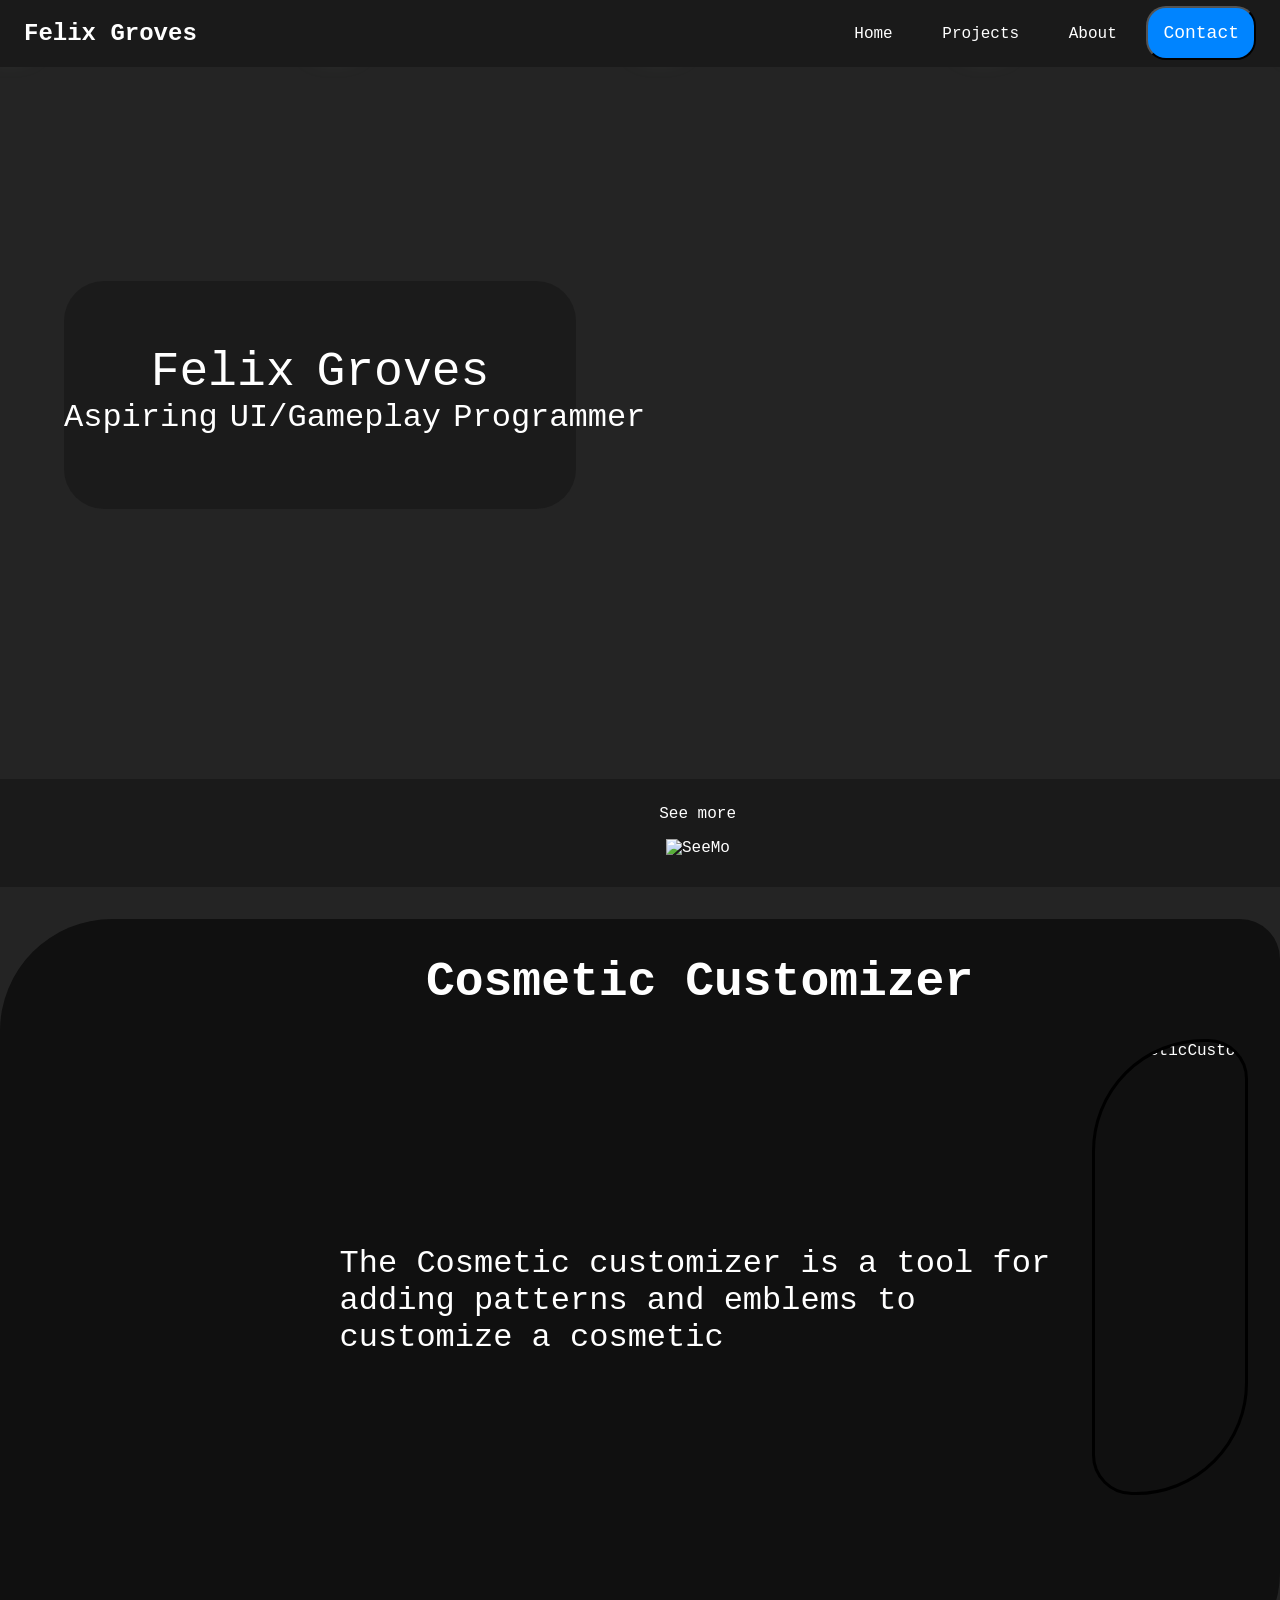
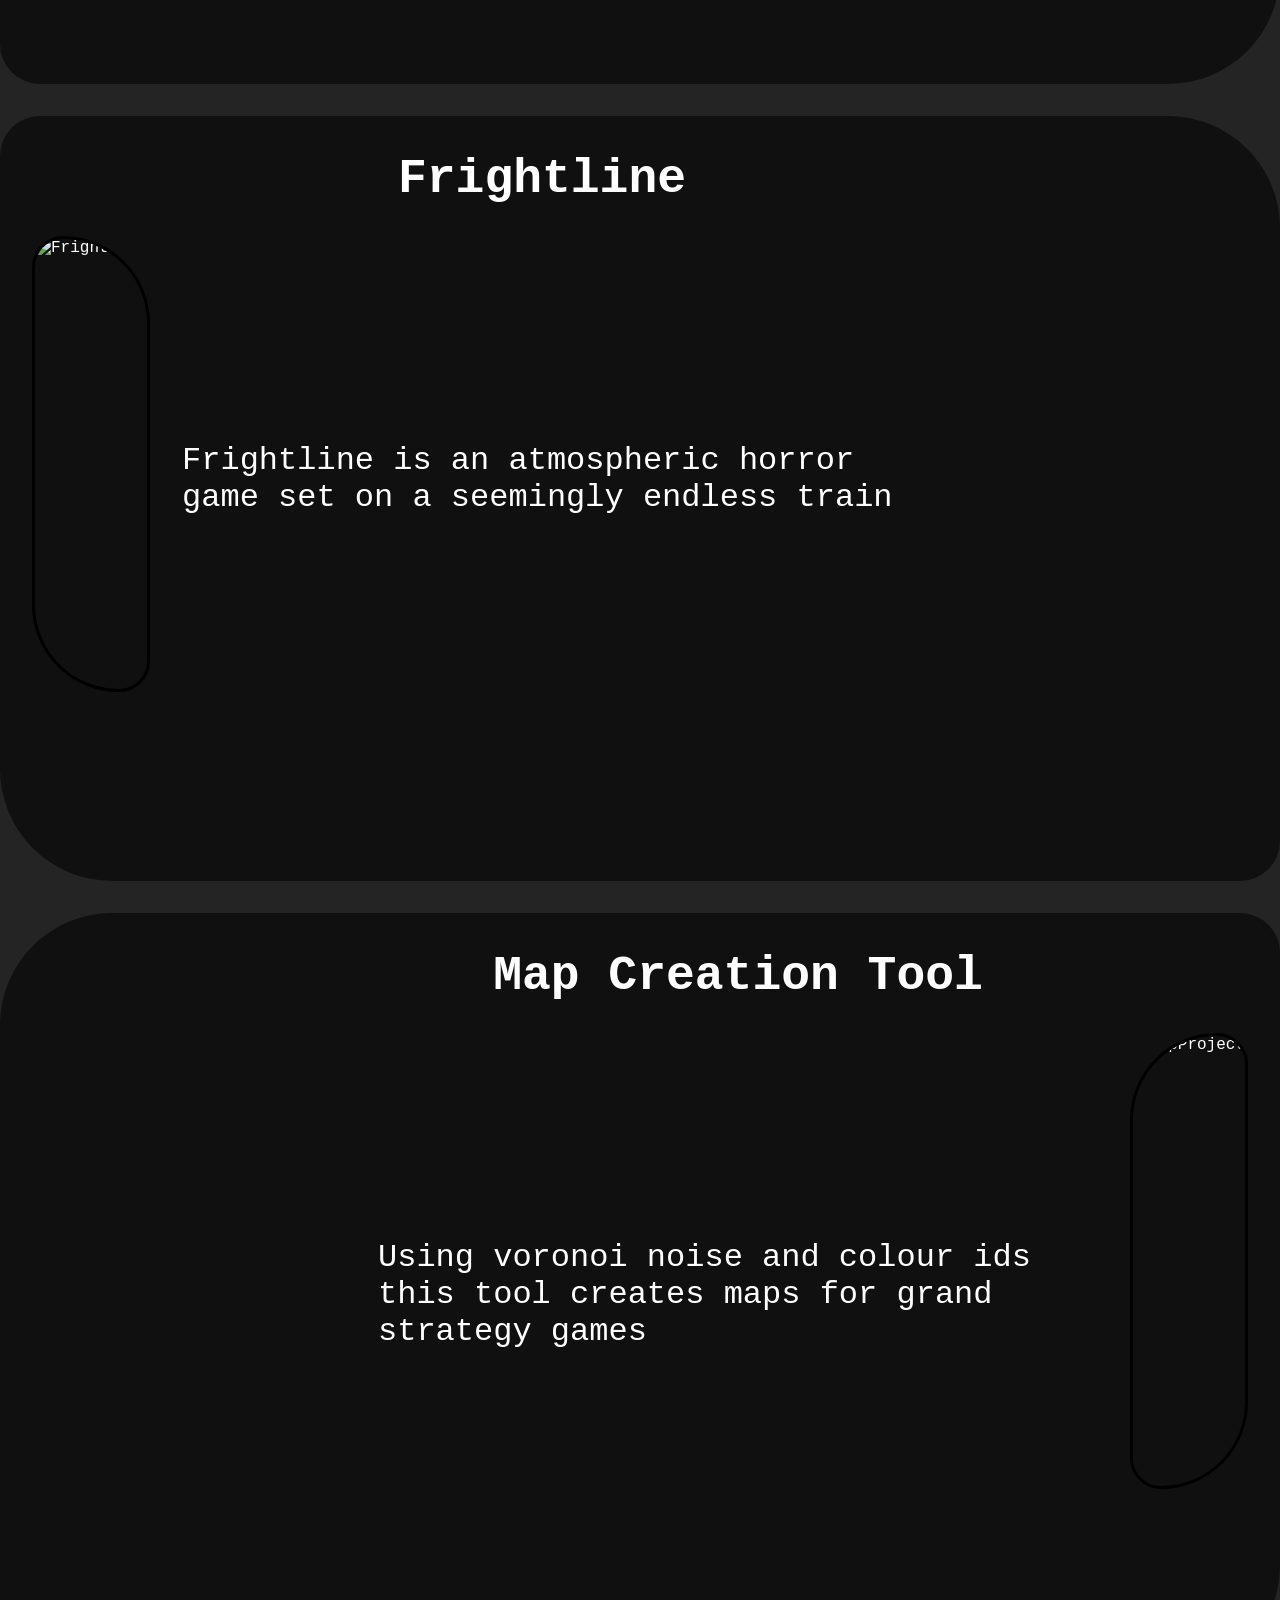
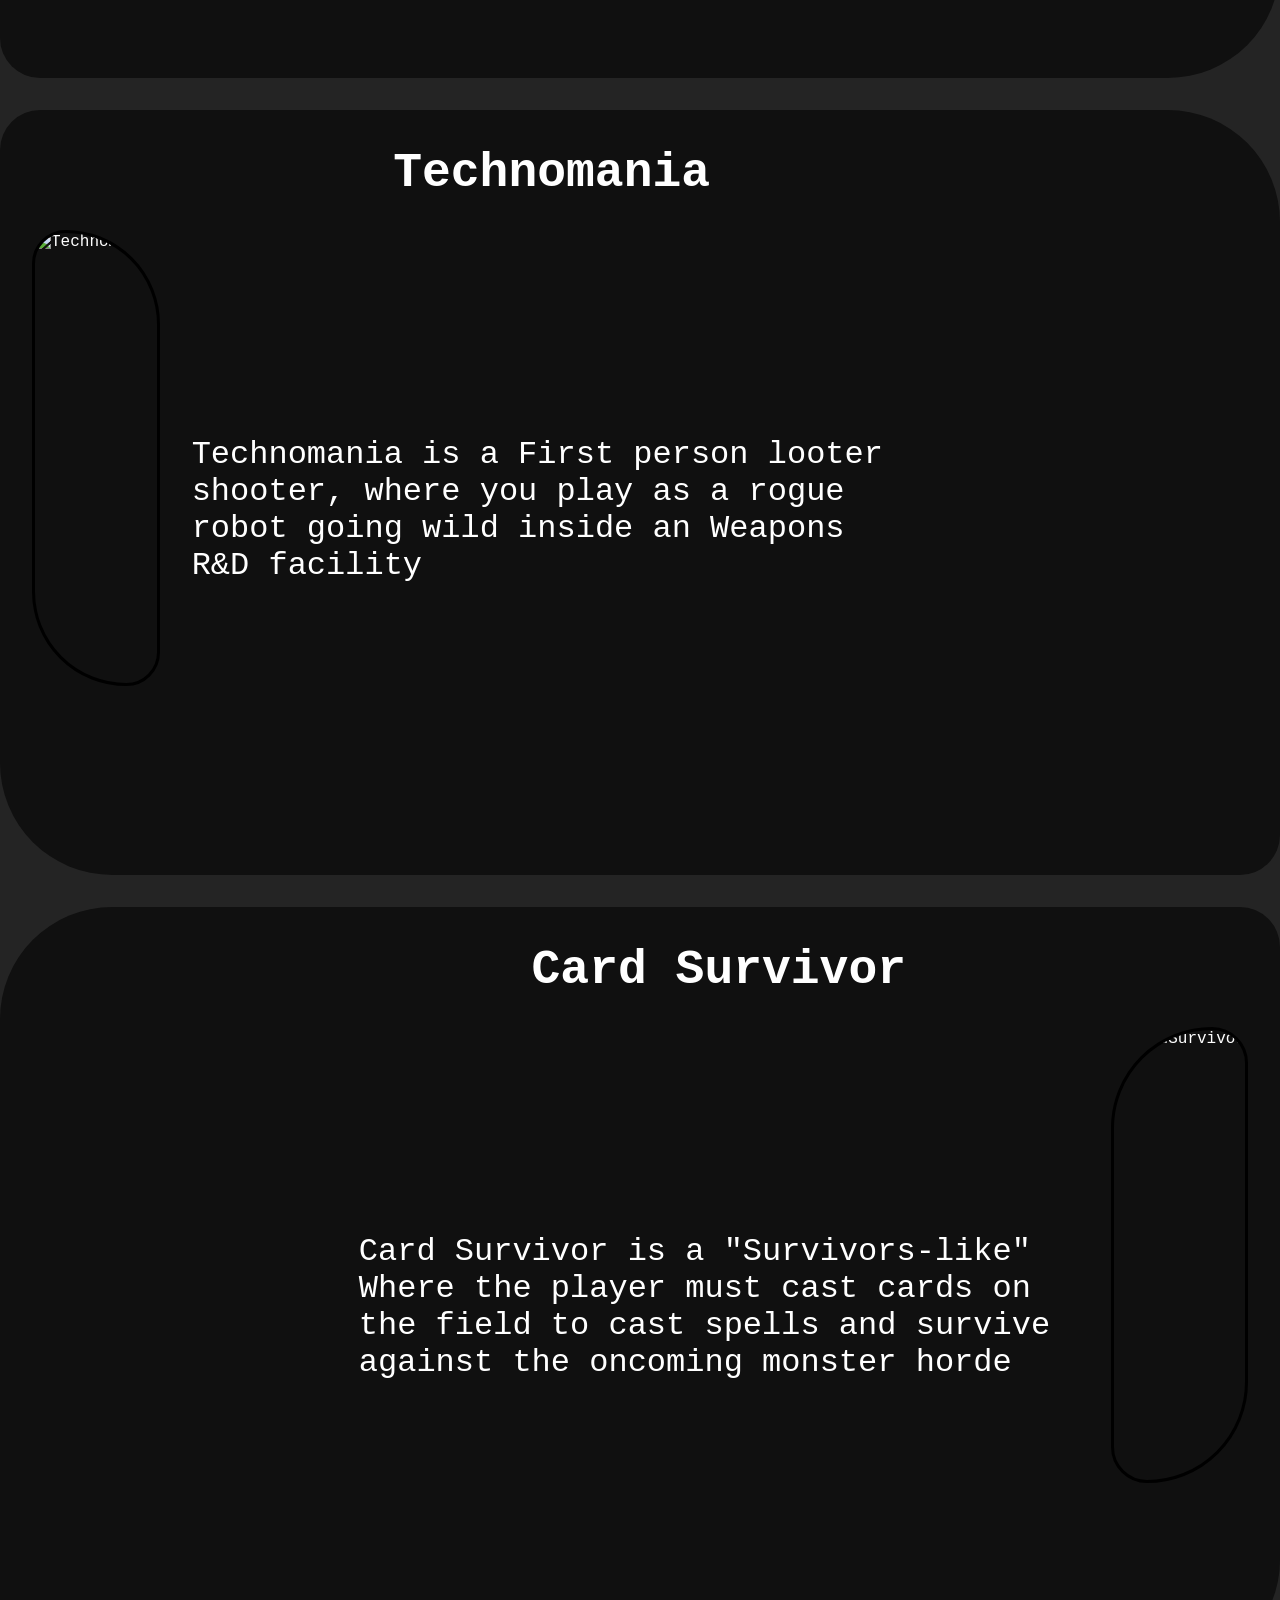
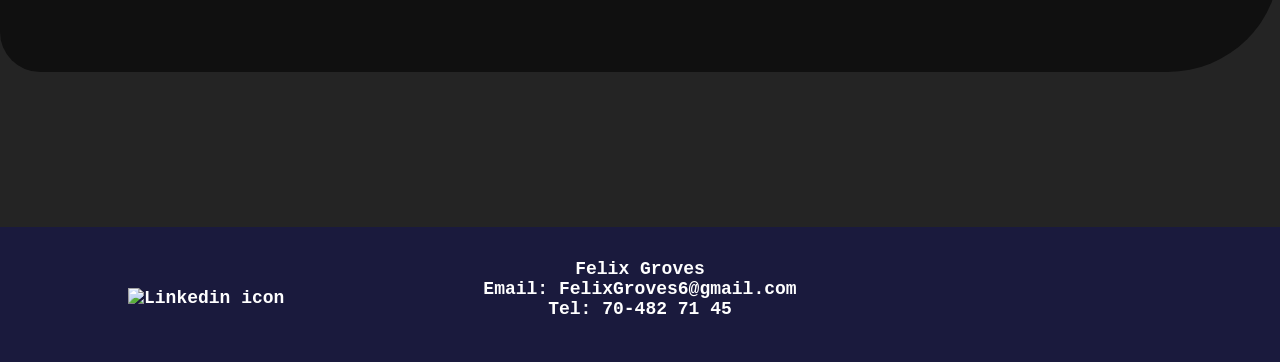
==== index.html @ 5e2afdd4 "Added projects page and contact info button" ====
<!DOCTYPE html>
<html lang="en">
<head>
    <meta charset="UTF-8">
    <meta name="viewport" content="width=device-width, initial-scale=1.0">
    <title>Felix Groves Portfolio</title>

    <link href="https://fonts.googleapis.com/icon?family=Material+Icons"
      rel="stylesheet">
<link rel="stylesheet" href="css/GLOBAlstyle.css">
<link rel="stylesheet" href="css/HOMEstyle.css">
</head>
<body>
        <nav class="navigation">
            <div class="nav-left">
                <h1>Felix Groves</h1>
            </div>
            <div class="nav-right">
                <ul>
                <li><a href="index.html">Home</a></li>
                <li><a href="projectsPage.html">Projects</a></li>
                <li><a href="aboutme.html">About</a></li>
                <button class="contact" popovertarget="contactPopup">Contact</button>
            </ul>
            </div>
            <div id="contactPopup" popover>
                <div class="innerBorder">
                    <h2 id="ContactInfo"><strong>Contact Information</strong></h2>
                    <p><a href="mailto:FelixGroves6@gmail.com"><strong>Email:</strong> FelixGroves6@gmail.com</a></p>
                    <p><a href="tel:+46-70-482-71-45"><strong>Phone:</strong> 70-482 71 45</a></p>
                </div>
            </div>

        </nav>
    


    <section class="Intro">
        <div class="titleName">
            <p1>Felix Groves</p1>
            <br/>
            <p4>Aspiring UI/Gameplay Programmer </p4>
        </div>
        <img src="Images/Selfportrait.png" alt="profilePic" class="profilePic">
        <div class="IntroShutoff"></div>

        <!-- First set of images-->
         <div class="infinite-track">
        <img src="Images/CustomizerSnap.png" alt="1" >
        <img src="Images/FrightLineSnap.png"    alt="2" >
        <img src="Images/TechnomaniaSnap.png" alt="3" >
        <img src="Images/CardSurvivorSNAP.png"   alt="4" >
        <!-- duplicate set for seamless looping-->
        <img src="Images/CustomizerSnap.png" alt="1" >
        <img src="Images/FrightLineSnap.png"    alt="2" >
        <img src="Images/TechnomaniaSnap.png"           alt="3" >
        <img src="Images/CardSurvivorSNAP.png"   alt="4" >
        </div>

        <div class="SeeMore">

            <a href="#ProjectPreview" class="scroll-down"> 
                See more 
                <div><img src="Images/SeeMoreArrow.png" alt="SeeMoreArrow" class="arrow" ></div>
            </a>
        </div>

    </section>  
    <section id="ProjectPreview">
        <div class="CosmeticCustom">
            <img src="Images/CustomizerSnap.png" alt="CosmeticCustom" class="CosmeticCustom-Cover">
            <div class="articleDesc">
                <h2>Cosmetic Customizer</h2>
                <p2>The Cosmetic customizer is a tool for adding patterns and emblems to customize a cosmetic
                </p2>
            </div>
        </div>
         <div class="Frightline">
             <img src="Images/Frightline.png" alt="Frightline" class="Frightline-Cover">
             <div class="articleDesc">
                 <h2>Frightline</h2>
                 <p2>Frightline is an atmospheric horror game set on a seemingly endless train</p2>
             </div>
        </div>
        <div class="MapProject">
            <img src="Images/MapProjectSNAP.png" alt="MapProject" class="MapProject-Cover">
            <div class="articleDesc">
                <h2>Map Creation Tool</h2>
                <p2>Using voronoi noise and colour ids this tool creates maps for grand strategy games</p2>
            </div>
        </div>
        <div class="Technomania"> 
            <img src="Images/Technomania-Cover.png" alt="Technomania" class="Technomania-Cover">
            <div class="articleDesc">
                <h2>Technomania</h2>
                <p2>Technomania is a First person looter shooter, where you play as a rogue robot going wild inside an Weapons R&D facility</p2>
            </div>
        </div>
        </div>
        <div class="CardSurvivor"> 
            <img src="Images/CardSurvivorSNAP.png" alt="CardSurvivor" class="CardSurvivor-Cover">
            <div class="articleDesc">
                <h2>Card Survivor</h2>
                <p2>Card Survivor is a "Survivors-like" Where the player must cast cards on the field to cast spells and survive against the oncoming monster horde</p2>
            </div>
        </div>
    </section>
    <footer>
        <div>
            <h1>Felix Groves</p1> <br>
            <p1><a href="mailto:FelixGroves6@gmail.com">Email: FelixGroves6@gmail.com</a></p1><br>
            <p1><a href="tel:+46-70-482-71-45">Tel: 70-482 71 45</a></p1><br>
            <a href="https://www.linkedin.com/in/felix-groves/" target="_blank" class="Linkedin">
            <img id="linkedin" src="https://upload.wikimedia.org/wikipedia/commons/c/ca/LinkedIn_logo_initials.png" alt="Linkedin icon" id="LinkedinImg"/>
            </a>
        </div>
    </footer>
    <a href="#" class="back2top">
        <span class="material-icons">arrow_upward</span>

    </a>
</body>
</html>
---- css/GLOBAlstyle.css ----
html{
    scroll-behavior:  smooth;
}
body{
    background: rgb(36, 36, 36);
    color: white;
    font-family: 'Courier New', Courier, monospace;
    margin: 0;
    padding: 0;
    overflow-x: hidden ;
}
.navigation {
    position: sticky;
    background-color: rgb(26,26,26);
    display: grid;
    grid-template-columns: auto 1fr auto;
    align-items: center;
    top: 0;
    padding-right: 1.5rem;
    padding-left: 1.5rem;
    z-index: 15;
}
.nav-left {
    display: flex;
    gap: 1.5rem;
    align-items: center;
}
.nav-right {
    display: flex;
    gap: 1.5rem;
    grid-column: 3;
    align-items: center;
}
.nav-right li,a{
    color: white;
    text-decoration: none;
}
h1 {
    color: white;
}
header{
    background-color: rgb(26, 26, 26);
    padding: 20px;
    display: flex;
    justify-content: space-between;
    
}
ul{
    margin: 0;
    padding: 0;
    list-style-type: none;
}
li{
    display: inline-block;
    margin: 0 20px 0;
}
.contact{
    background: rgb(0, 132, 255);
    color: white;
    padding: 15px;
    border-radius: 20px;
    font-size: large;
    font-family: 'Courier New', Courier, monospace;
}
[popover]{
    border: 1px solid black;
    padding: 1.5rem;
    border-radius: 8px;
    box-shadow: 0 10px 25px rgba(0,0,0,0.1);

    margin-right: 0%;
    margin-top: 4.25%;

    background-color: rgb(39, 36, 36);
}
.innerBorder{
    background-color: rgb(61, 65, 65);
    padding: 1.5rem;
    border-radius: 8px;
}
#ContactInfo{
    font-size: large;
    color: aliceblue;
}
[popover]::backdrop {
    background-color: rgba(0, 0, 0, 0.3);
}
---- css/HOMEstyle.css ----
section{
    display: flex;
    flex-direction: row;
}
.Intro{
    position: relative;
    width: 100%;
    height: calc(100vh - 80px);
    overflow: hidden;
    display: flex;
    align-items: center;
    
}
.titleName{
    position: absolute;
    top: 40%;
    left: 25%;
    padding-top: 4rem;
    transform: translate(-50%,-50%);
    z-index: 10;
    width: 40%;
    height: 20%;
    text-align: center;
    color: white;
    pointer-events: none;
    font-family: 'Courier New', Courier, monospace;;
    background-color: rgb(26,26,26,0.85);
    border-radius: 2.5rem;
    
}
.titleName p1{
font-size: 48px;
    word-spacing: -7px;
    font-weight: 300;
    text-wrap: nowrap;

}
.titleName p4{
    font-size: 32px;
    word-spacing: -7px;
    font-weight: 300;
    text-wrap: nowrap;
    
}

.profilePic{
    width: 50vw;
    position: absolute;
     z-index: 10;
     top: 40%;
    right: 30%;
    transform: translate(50%,-50%);
    clip-path: circle(30%);
    border-color: black;
}
.IntroShutoff{
    position: absolute;
    z-index: 9;
    width: 100%;
    height: 12vh;
    bottom: 0%;
    background-color: rgb(26,26,26);

}

.WelcomeImage{
    height: 100%;
    z-index: -100;
    object-fit: cover;
    object-position: center;
}
.infinite-track{
display: flex;
width: calc(200% + 40px);
animation: scrollHorizontal 20s linear infinite;
}
.infinite-track img{
    width: 100vw;
    height: 100vh;
    object-fit: cover;
    filter: blur(1rem);
}
@keyframes scrollHorizontal {
    0% { transform: translateX(0);}
    100% { transform: translateX(-99%);}
}

.SeeMore{
    z-index: 10;
    position: absolute;
    margin: 0 auto;
    transform: translate(-50%,-50%);
    bottom: 10%;
    left: 50%;
}

.scroll-down {
    position: absolute;
    text-decoration: none;
    color: white;
    text-align: center;
    text-wrap: nowrap;
    animation: bobbing 2s infinite ease-in-out;
    
}

.arrow{    
    display: inline-block;
    padding: 5%;
    width: 55%;
    
    margin-top: 10px;
}
@keyframes bobbing {
    0%, 100% { transform: translate(-50%,0);}
    50% {transform: translate(-50%, -15%);}
}


#ProjectPreview{
    width: 100%;
    height: calc(calc(100vh * 5) - 40vh);
    display: flex;
    flex-direction: column;
}
h2{
   
    margin: 0 auto;
    margin-top: 5%;
    right: 50%;
    font-size: xxx-large;
    height: 5%;
}
.articleDesc{
    display: flex;
    flex-direction: column;

}
.articleDesc p2{
    margin-top:35%;
    font-size: xx-large;
    width: 45rem;
    z-index: 11;
}
.CardSurvivor{
display: flex;
    flex-direction: row-reverse;
    background-color: rgb(16,16,16);
    width: 100vw;
    height: calc(75vh + 10vh);
    margin-top: 2.5%;

    border-radius: 7rem 2.5rem;
}

.CardSurvivor img{
 margin:  2.5%;
    height: 50vh;
    margin-top: 7.5rem;
    border: 3px solid;
    border-color: black;
    border-radius: 7rem 2.5rem;
}
.Technomania{
    display: flex;
    background-color: rgb(16,16,16);
    width: 100vw;
    height: calc(75vh + 10vh);
    margin-top: 2.5%;
    
    border-radius: 2.5rem 7rem;
}
.Technomania img{
    margin:  2.5%;
    height: 50vh;
    margin-top: 7.5rem;
    border: 3px solid;
    border-color: black;
    border-radius: 2.5rem 7rem;
}
.MapProject{
    display: flex;
    flex-direction: row-reverse;
    background-color: rgb(16,16,16);
    width: 100vw;
    height: calc(75vh + 10vh);
    margin-top: 2.5%;

    
    border-radius: 7rem 2.5rem;
}
.MapProject img{
    margin:  2.5%;
    height: 50vh;
    border: 3px solid;
    margin-top: 7.5rem;
    border-color: black;
    border-radius: 7rem 2.5rem;
}
.Frightline{
    display: flex;
    flex-direction: row;
    background-color: rgb(16,16,16);
    width: 100vw;
    height: calc(75vh + 10vh);
    margin-top: 2.5%;

    
    border-radius: 2.5rem 7rem;
}
.Frightline img{
    margin:  2.5%;
    height: 50vh;
    margin-top: 7.5rem;
    border: 3px solid;
    border-color: black;
    border-radius: 2.5rem 7rem;
}
.CosmeticCustom{
display: flex;
    flex-direction: row-reverse;
    background-color: rgb(16,16,16);
    width: 100vw;
    height: calc(75vh + 10vh);
    margin-top: 2.5%;
    
    border-radius: 7rem 2.5rem;
}
.CosmeticCustom img{
    margin:  2.5%;
    height: 50vh;
    margin-top: 7.5rem;
    border: 3px solid;
    border-color: black;
    border-radius: 7rem 2.5rem;
}

footer{
    position: absolute;
    height: 15%;
    width: 100%;
    background-color: rgb(26, 26, 61);
    text-align: center;
}
footer h1{
    margin-top: 2.5%;
    font-size: large;
}

.Linkedin img{
   height: 4vh;
    position:absolute;
    left: 10%;
    top: 45%;
}
.back2top{
    position: fixed;
    bottom: 2rem;
    right: 2rem;
    display: inline-flex;
    align-items: center;
    justify-content: center;
    background-color: #1417dc;
    border-radius: 0.5rem;
    padding: 0.5rem;
    text-decoration: none;
    transition: 0.2s ease-out;
}
.back2top span{
    color: white;
    font-size: 2rem;
    transition: 0.2s ease-out;
}
.back2top:hover{
    background-color: #1d1abe;
}
.back2top:hover span{
    transform: translateY((1rem));
}
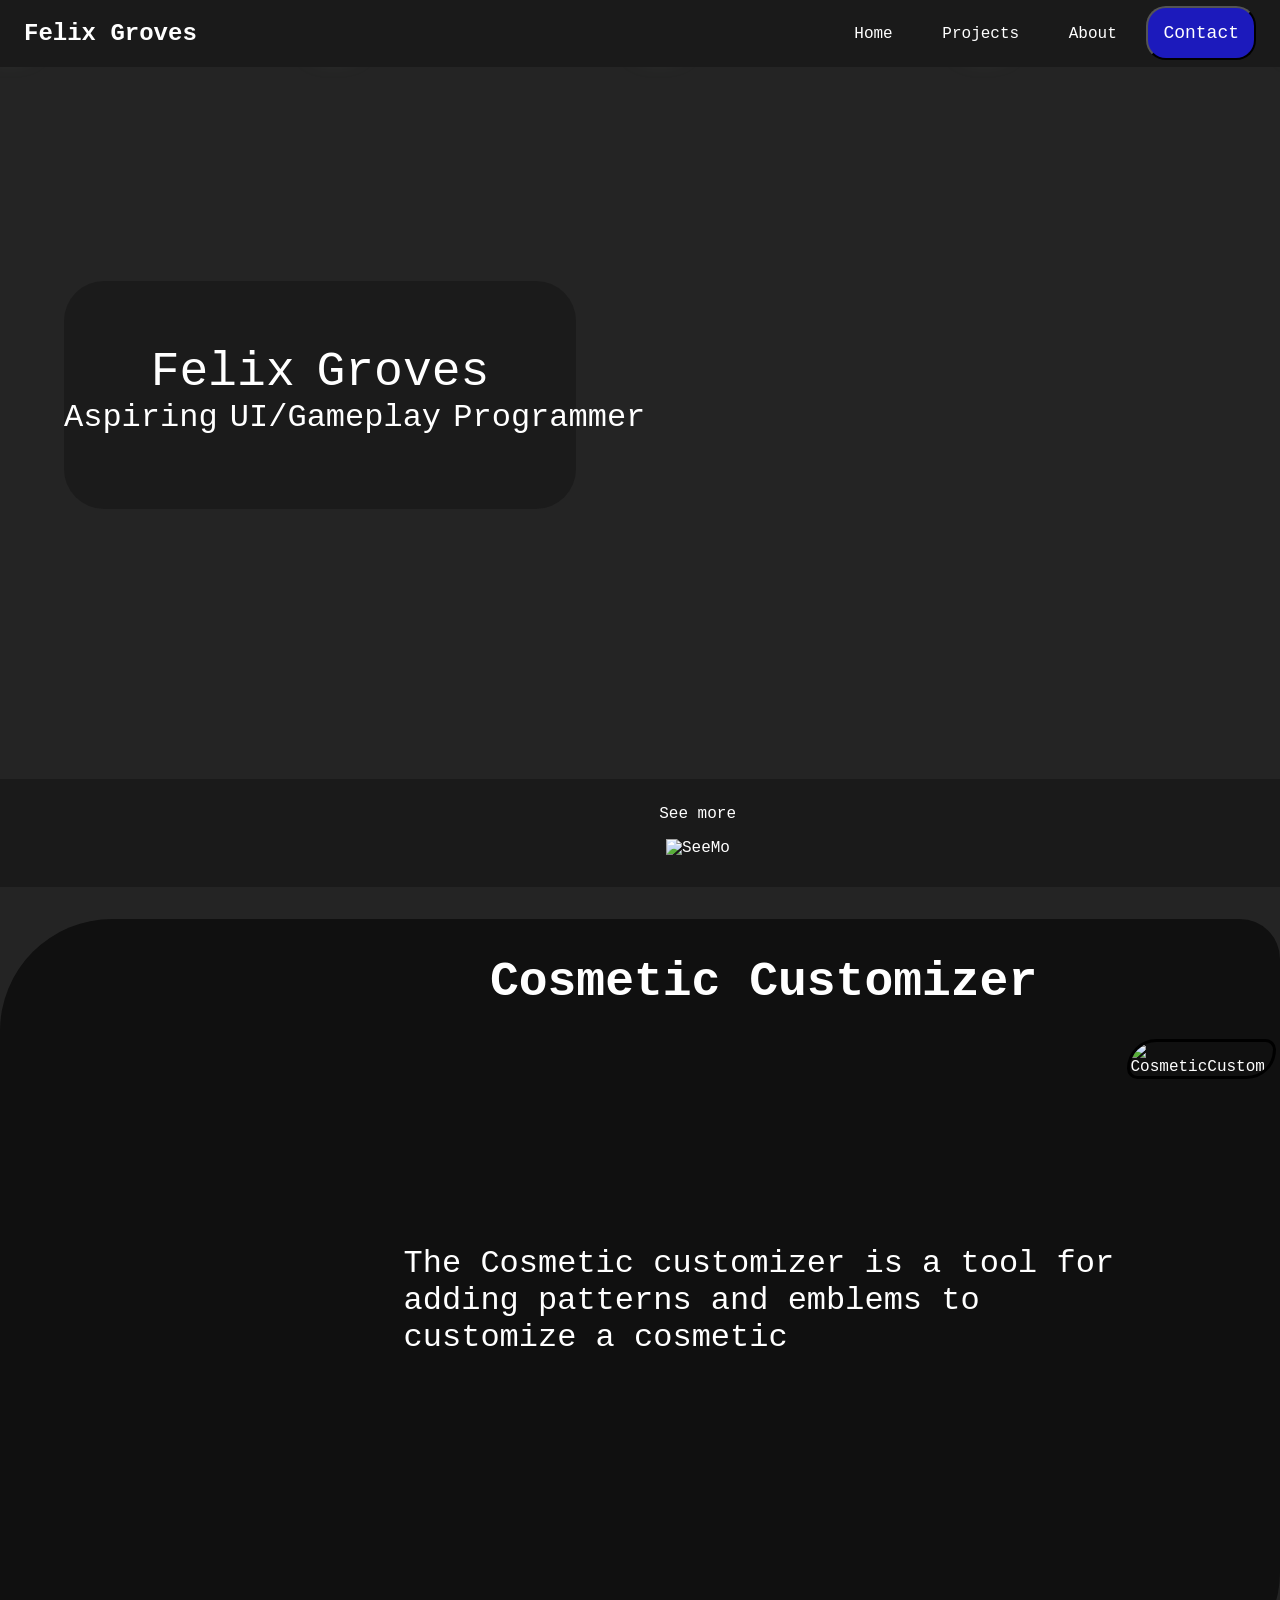
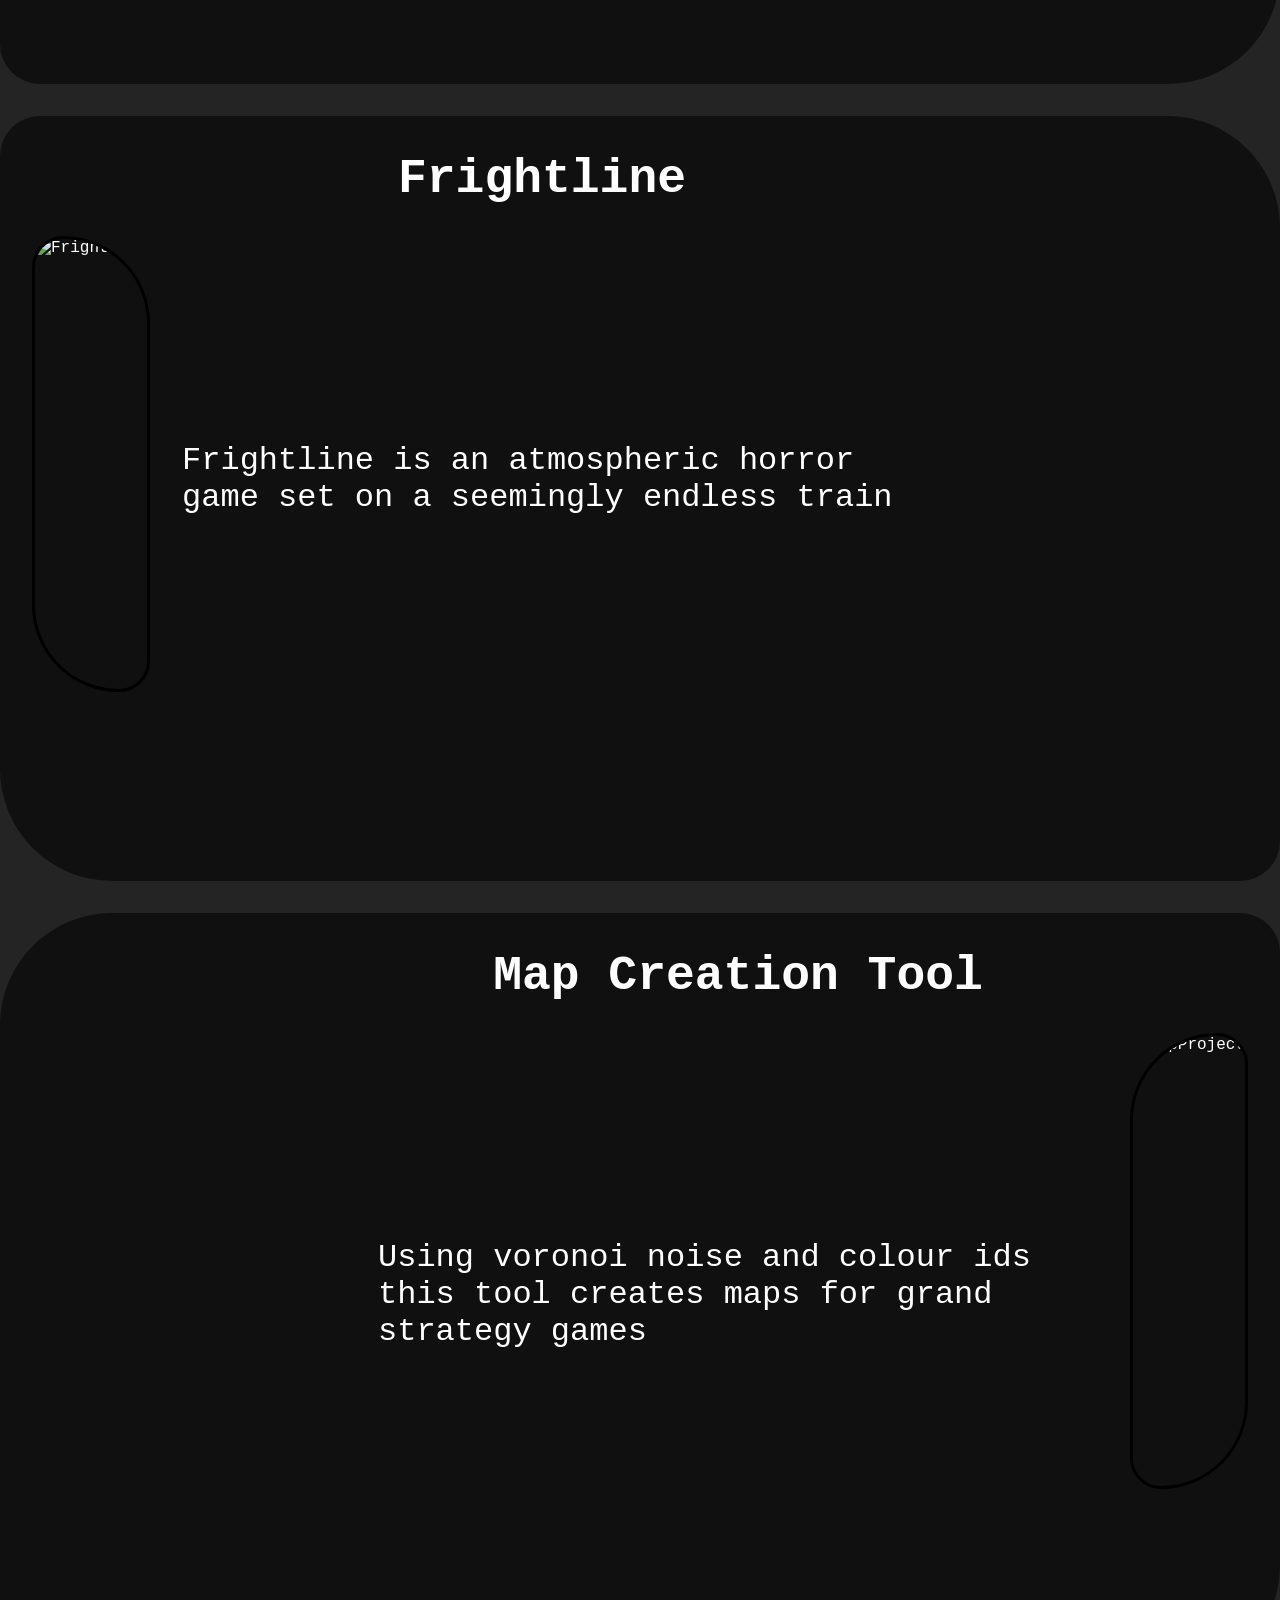
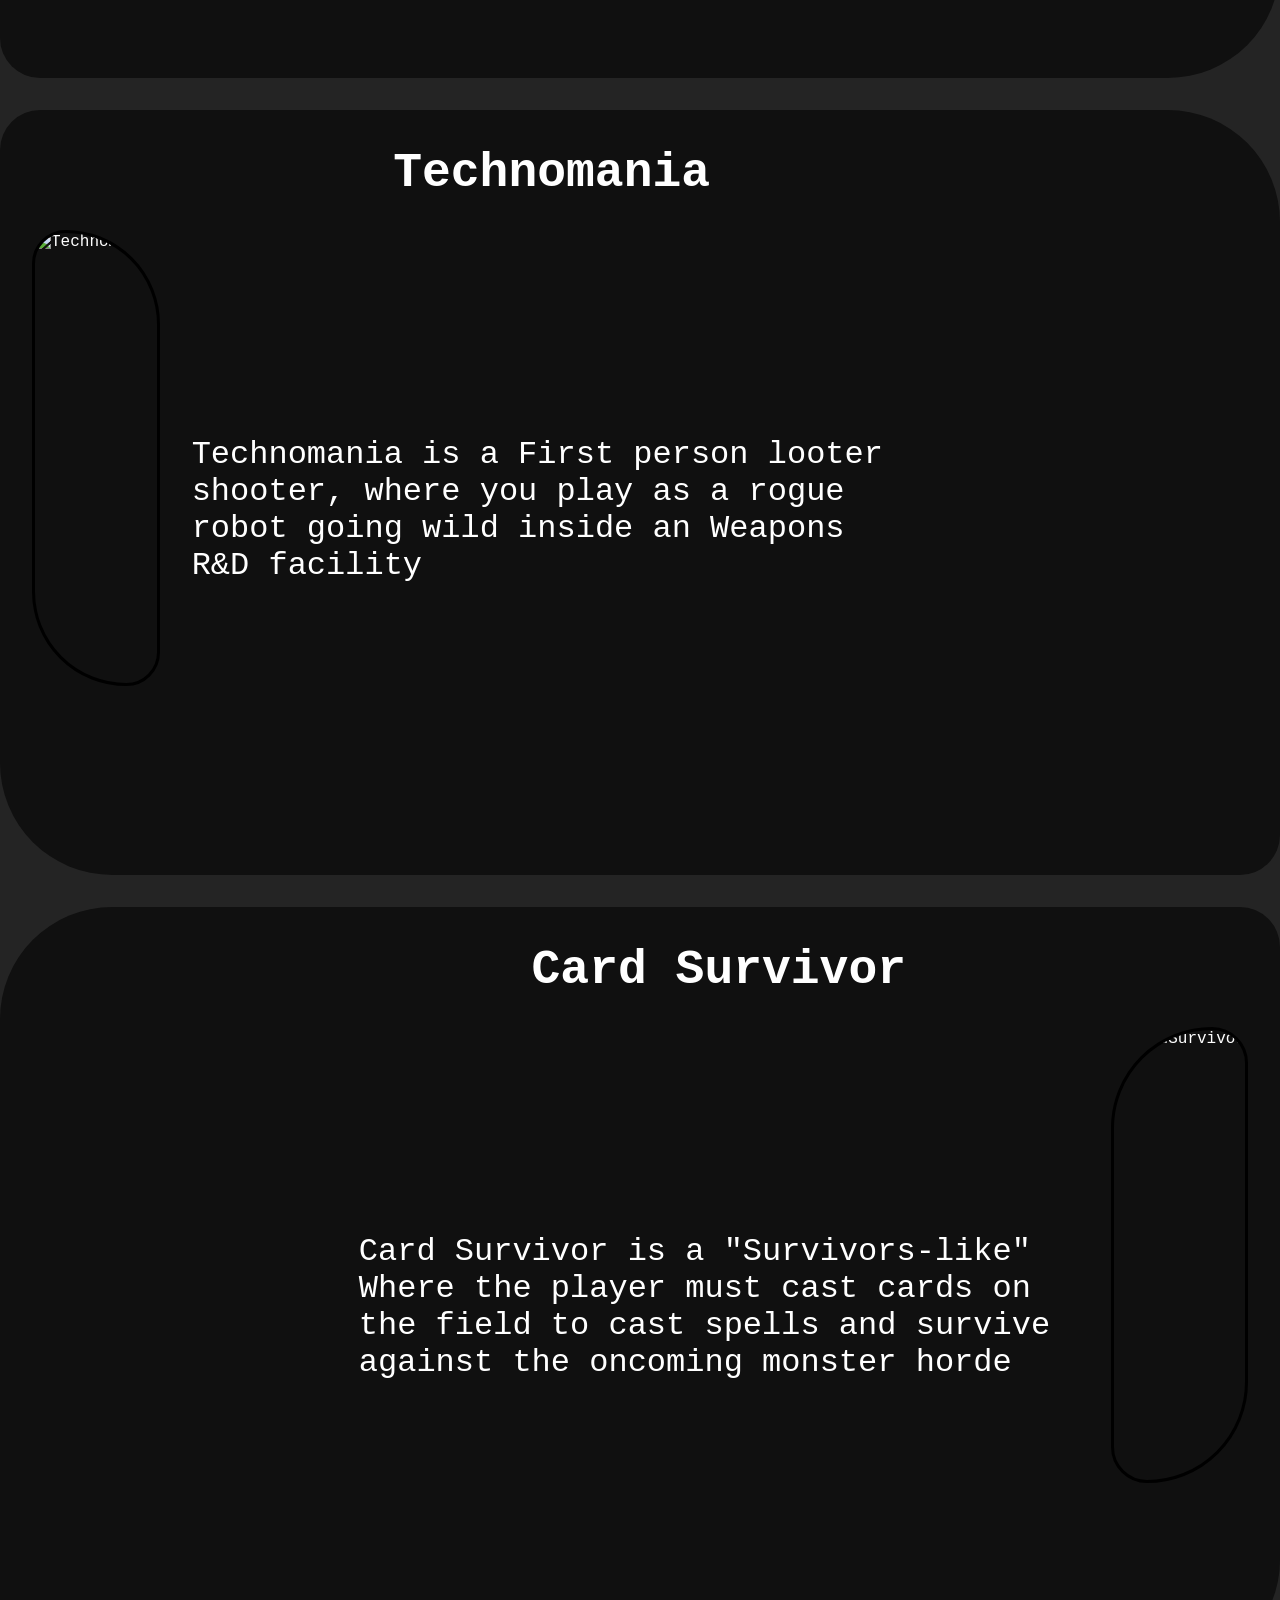
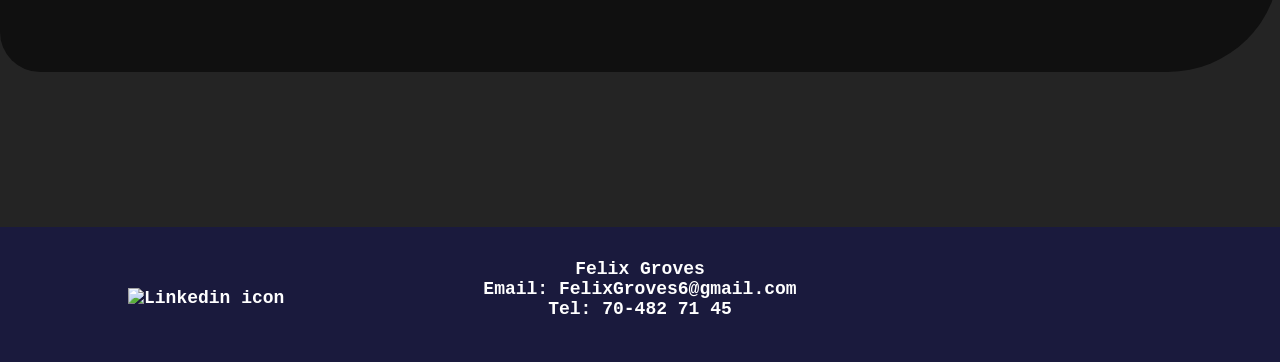
==== commit 688495c0: "Added more projects and analytics tags" ====
--- a/index.html
+++ b/index.html
@@ -1,6 +1,15 @@
 <!DOCTYPE html>
 <html lang="en">
 <head>
+    <!-- Google tag (gtag.js) -->
+<script async src="https://www.googletagmanager.com/gtag/js?id=G-2V5FHV90M7"></script>
+<script>
+  window.dataLayer = window.dataLayer || [];
+  function gtag(){dataLayer.push(arguments);}
+  gtag('js', new Date());
+
+  gtag('config', 'G-2V5FHV90M7');
+</script>
     <meta charset="UTF-8">
     <meta name="viewport" content="width=device-width, initial-scale=1.0">
     <title>Felix Groves Portfolio</title>
@@ -10,6 +19,7 @@
 <link rel="stylesheet" href="css/GLOBAlstyle.css">
 <link rel="stylesheet" href="css/HOMEstyle.css">
 </head>
+
 <body>
         <nav class="navigation">
             <div class="nav-left">
@@ -30,7 +40,6 @@
                     <p><a href="tel:+46-70-482-71-45"><strong>Phone:</strong> 70-482 71 45</a></p>
                 </div>
             </div>
-
         </nav>
     
 
@@ -68,7 +77,7 @@
     </section>  
     <section id="ProjectPreview">
         <div class="CosmeticCustom">
-            <img src="Images/CustomizerSnap.png" alt="CosmeticCustom" class="CosmeticCustom-Cover">
+            <a href="Projects/MeshCustom/MeshCostum.html"><img src="Images/CustomizerSnap.png" alt="CosmeticCustom" class="CosmeticCustom-Cover"></a>
             <div class="articleDesc">
                 <h2>Cosmetic Customizer</h2>
                 <p2>The Cosmetic customizer is a tool for adding patterns and emblems to customize a cosmetic
--- a/css/GLOBAlstyle.css
+++ b/css/GLOBAlstyle.css
@@ -31,7 +31,11 @@
     grid-column: 3;
     align-items: center;
 }
-.nav-right li,a{
+.nav-right li{
+    color: white;
+    text-decoration: none;
+}
+.nav-right a{
     color: white;
     text-decoration: none;
 }
@@ -54,8 +58,12 @@
     display: inline-block;
     margin: 0 20px 0;
 }
+a{
+    text-decoration: none;
+    color: white;
+}
 .contact{
-    background: rgb(0, 132, 255);
+    background: rgb(28, 26, 188);
     color: white;
     padding: 15px;
     border-radius: 20px;
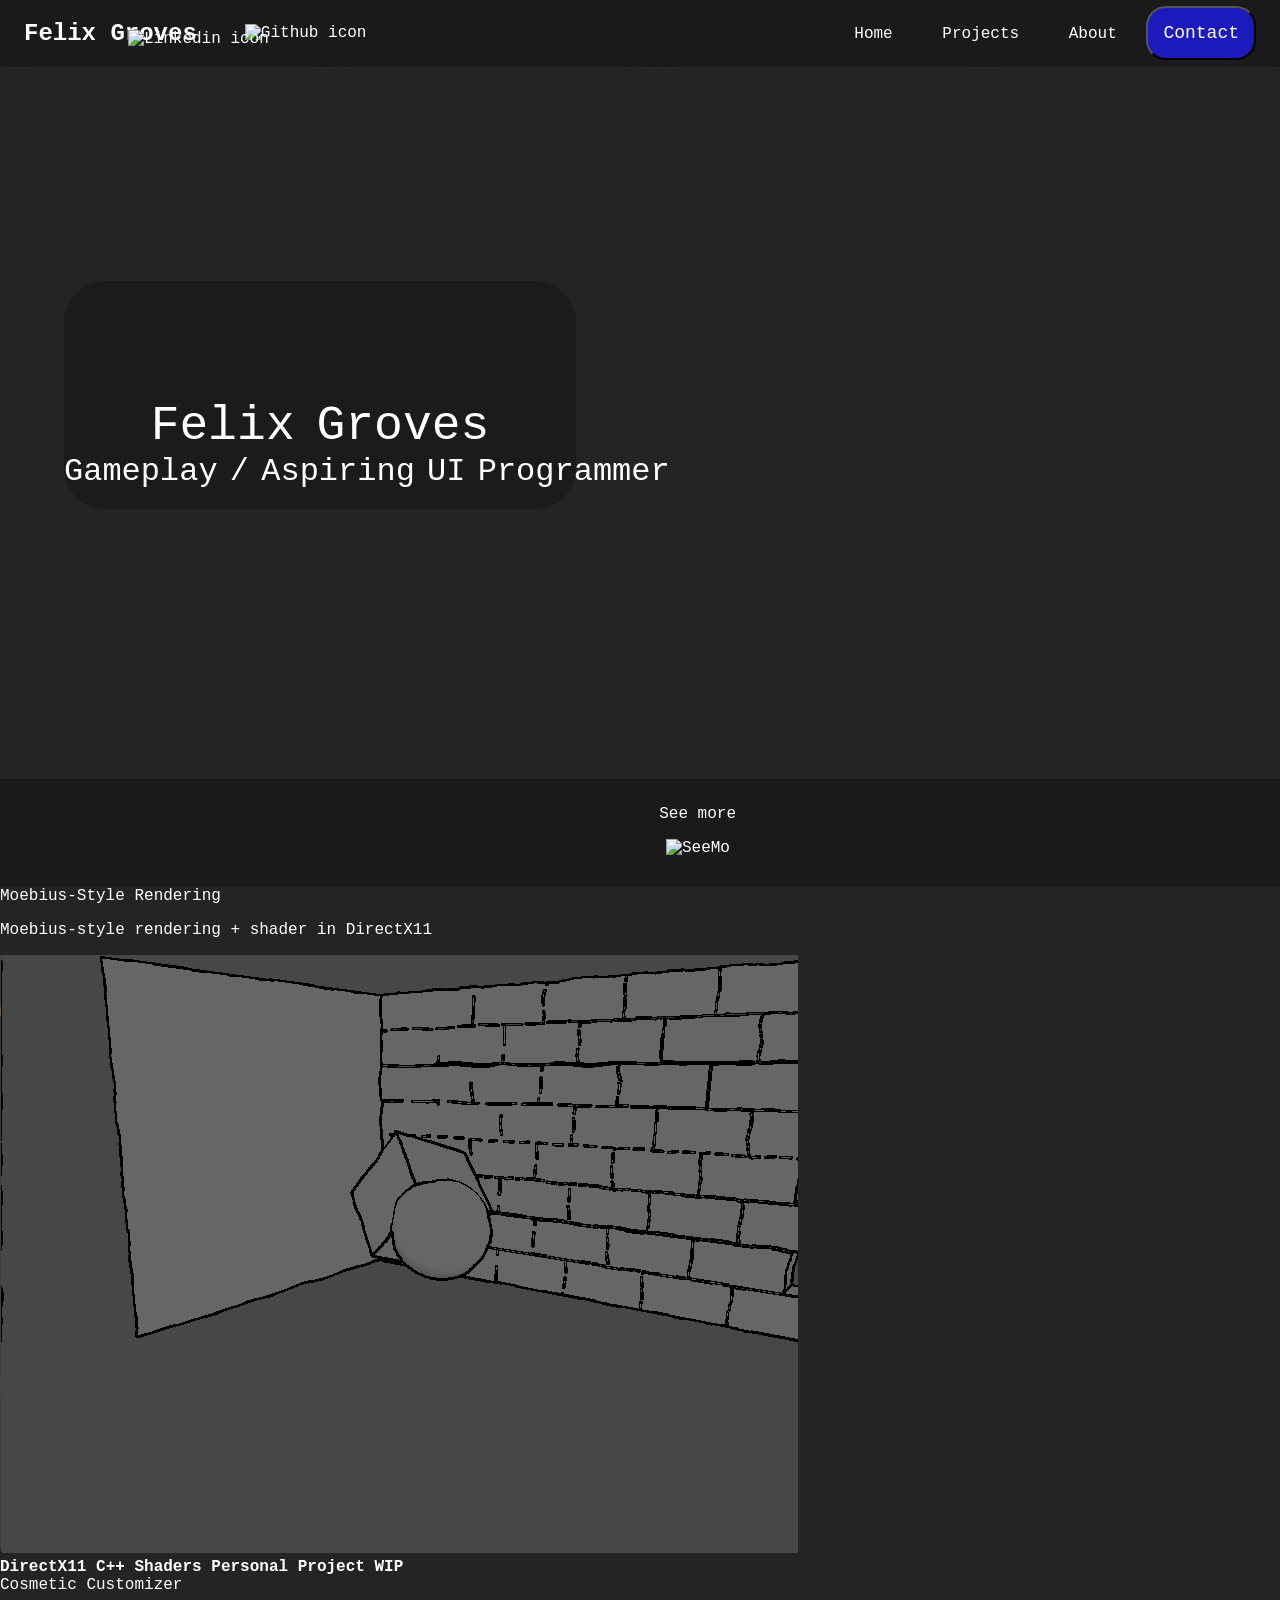
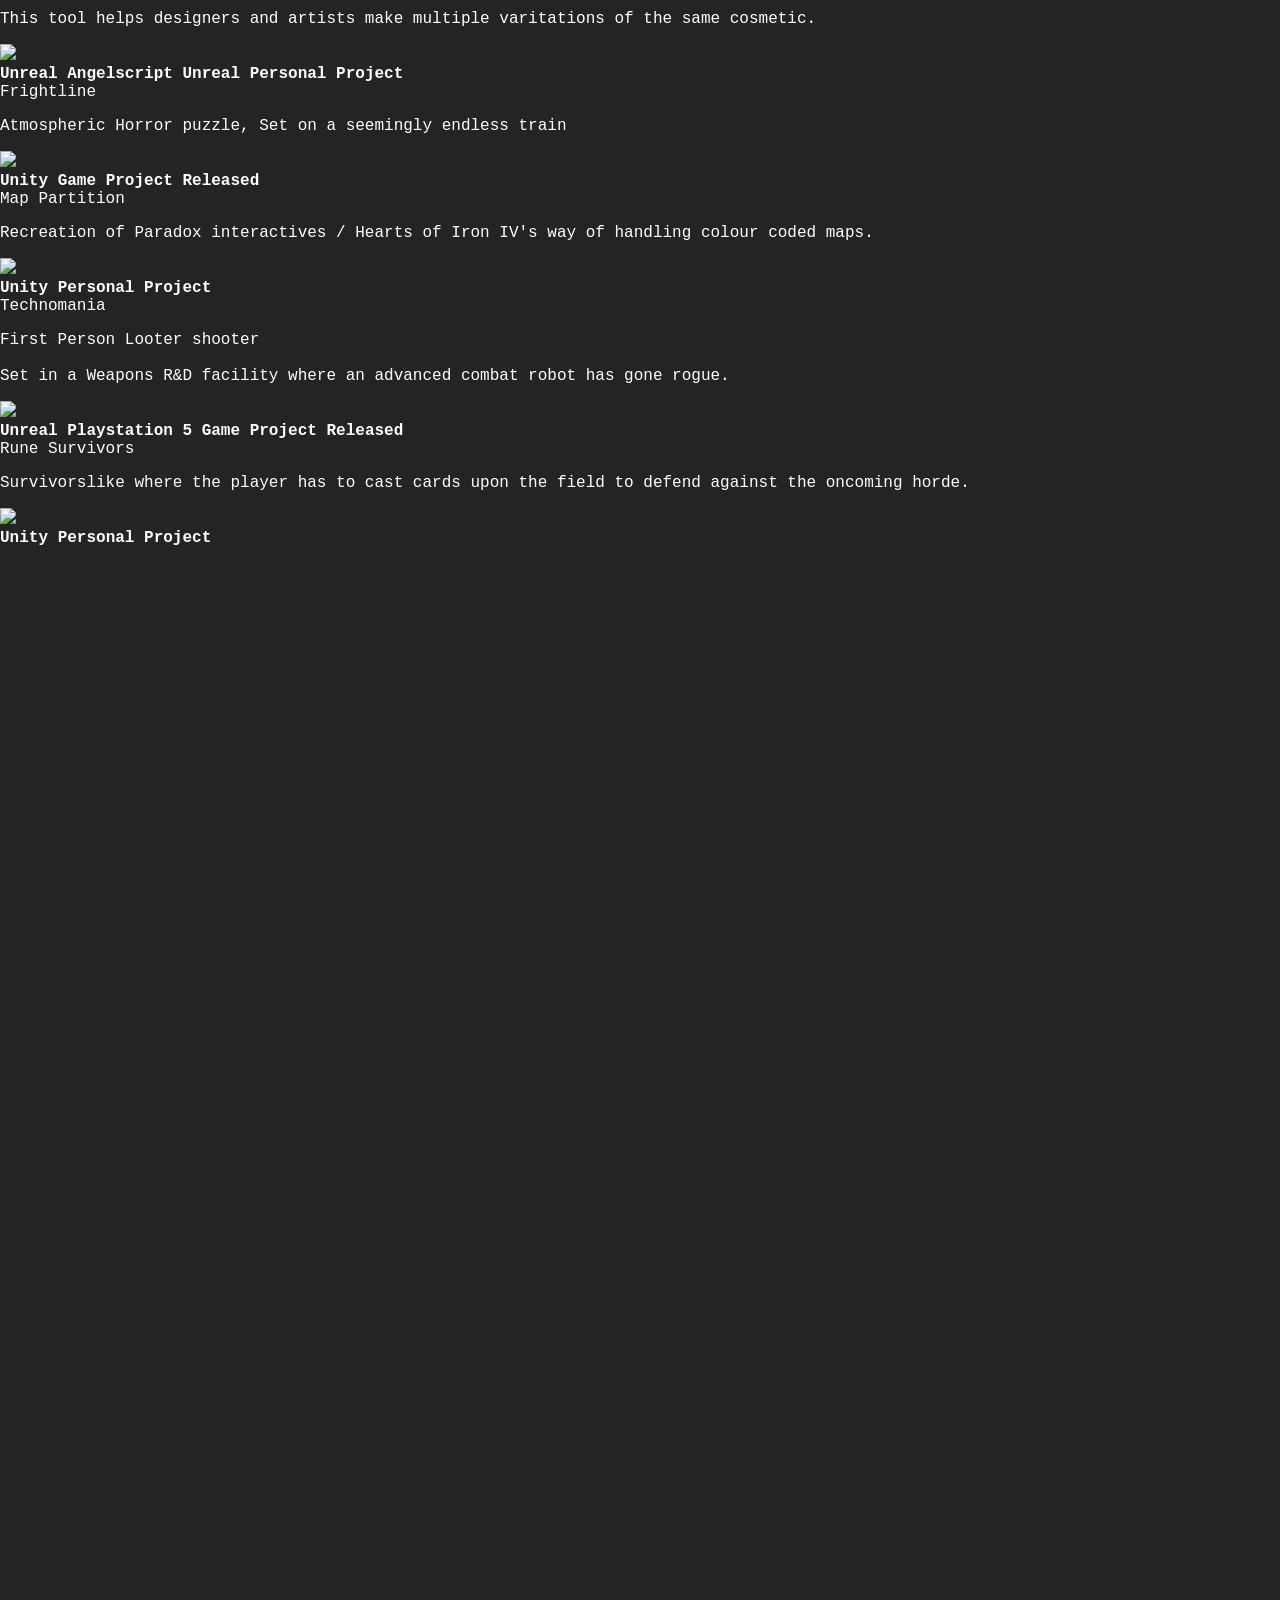
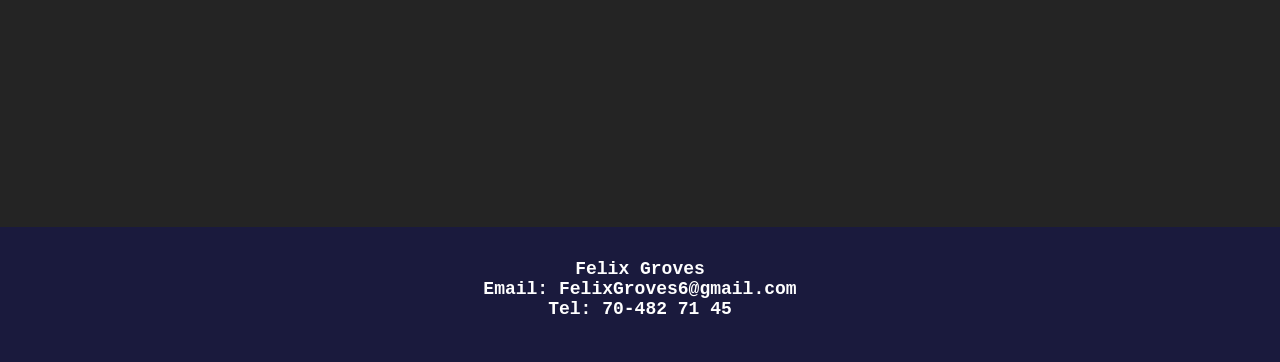
==== commit 5d659f0b: "Moebius Rendering" ====
--- a/index.html
+++ b/index.html
@@ -23,7 +23,12 @@
 <body>
         <nav class="navigation">
             <div class="nav-left">
-                <h1>Felix Groves</h1>
+                <h1><a href="index.html">Felix Groves</a></h1>
+                <a href="https://www.linkedin.com/in/felix-groves/" target="_blank" class="Linkedin">
+                <img id="linkedin" src="https://upload.wikimedia.org/wikipedia/commons/c/ca/LinkedIn_logo_initials.png" alt="Linkedin icon" id="LinkedinImg"/>
+
+                <a href="https://github.com/GrinGich" target="_blank" class="Github">
+                <img id="Github" src="Images/Github.png" alt="Github icon" id="GithubIcon"/>
             </div>
             <div class="nav-right">
                 <ul>
@@ -46,9 +51,10 @@
 
     <section class="Intro">
         <div class="titleName">
-            <p1>Felix Groves</p1>
+            <p1><br>Felix Groves</p1>
             <br/>
-            <p4>Aspiring UI/Gameplay Programmer </p4>
+            <p4>Gameplay / Aspiring UI Programmer<br> <br><br> </p4>
+            
         </div>
         <img src="Images/Selfportrait.png" alt="profilePic" class="profilePic">
         <div class="IntroShutoff"></div>
@@ -75,42 +81,89 @@
         </div>
 
     </section>  
-    <section id="ProjectPreview">
-        <div class="CosmeticCustom">
-            <a href="Projects/MeshCustom/MeshCostum.html"><img src="Images/CustomizerSnap.png" alt="CosmeticCustom" class="CosmeticCustom-Cover"></a>
-            <div class="articleDesc">
-                <h2>Cosmetic Customizer</h2>
-                <p2>The Cosmetic customizer is a tool for adding patterns and emblems to customize a cosmetic
-                </p2>
+    <section id="ProjectPreview"><a href="Projects/MoebiusRendering/MoebiusPage.html"><div class="projectView">
+            <div class="ProjectText">
+                <h class="projectTitle">Moebius-Style Rendering</h>
+                <p class="projectSubject">Moebius-style rendering + shader in DirectX11</p>
+            </div>
+            <div class="ProjectIMGs">
+                <img src="Images/MoebiusProgress.png">
+                <div class="projectSoftware";>
+                    <span><strong>DirectX11</strong></span>
+                    <span><strong>C++</strong></span>
+                    <span><strong>Shaders</strong></span>
+                    <span><strong>Personal Project</strong></span>
+                    <span><strong>WIP</strong></span>
+                </div>
+            </div>
+        </div></a>
+        <div class="projectView">
+            <div class="ProjectText">
+                <h class="projectTitle">Cosmetic Customizer</h>
+                <p class="projectSubject">This tool helps designers and artists make multiple varitations of the same cosmetic.</p>
+            </div>
+            <div class="ProjectIMGs">
+                <a href="Projects/MeshCustom/MeshCostum.html"><img src="Images/CustomizerSnap.png"></a>
+                <div class="projectSoftware";>
+                    <span><strong>Unreal</strong></span>
+                    <span><strong>Angelscript Unreal</strong></span>
+                    <span><strong>Personal Project</strong></span>
+                </div>
             </div>
         </div>
-         <div class="Frightline">
-             <img src="Images/Frightline.png" alt="Frightline" class="Frightline-Cover">
-             <div class="articleDesc">
-                 <h2>Frightline</h2>
-                 <p2>Frightline is an atmospheric horror game set on a seemingly endless train</p2>
-             </div>
-        </div>
-        <div class="MapProject">
-            <img src="Images/MapProjectSNAP.png" alt="MapProject" class="MapProject-Cover">
-            <div class="articleDesc">
-                <h2>Map Creation Tool</h2>
-                <p2>Using voronoi noise and colour ids this tool creates maps for grand strategy games</p2>
+        <div class="projectView">
+            <div class="ProjectText">
+                <h class="projectTitle">Frightline</h>
+                <p class="projectSubject">Atmospheric Horror puzzle, Set on a seemingly endless train</p>
+            </div>
+            <div class="ProjectIMGs">
+                <a href="Projects/Frightline/FrightlinePage.html"><img src="Images/SquareFrightline.png"></a>
+                <div class="projectSoftware";>
+                    <span><strong>Unity</strong></span>
+                    <span><strong>Game Project</strong></span>
+                    <span><strong>Released</strong></span>
+                </div>
             </div>
         </div>
-        <div class="Technomania"> 
-            <img src="Images/Technomania-Cover.png" alt="Technomania" class="Technomania-Cover">
-            <div class="articleDesc">
-                <h2>Technomania</h2>
-                <p2>Technomania is a First person looter shooter, where you play as a rogue robot going wild inside an Weapons R&D facility</p2>
+        <div class="projectView">
+            <div class="ProjectText">
+                <h class="projectTitle">Map Partition</h>
+                <p class="projectSubject">Recreation of Paradox interactives / Hearts of Iron IV's way of handling colour coded maps.</p>
+            </div>
+            <div class="ProjectIMGs">
+                <a href="Projects/MapCreator/MapPage.html"><img src="Images/MapProjectSNAP.png"></a>
+                <div class="projectSoftware";>
+                    <span><strong>Unity</strong></span>
+                    <span><strong>Personal Project</strong></span>
+                </div>
             </div>
         </div>
+        <div class="projectView">
+            <div class="ProjectText">
+                <h class="projectTitle">Technomania</h>
+                <p class="projectSubject">First Person Looter shooter<br><br>Set in a Weapons R&D facility where an advanced combat robot has gone rogue.</p>
+            </div>
+            <div class="ProjectIMGs">
+                <a href="Projects/Technomania/Technomania.html"><img src="Images/Technomania-Cover.png"></a>
+                <div class="projectSoftware";>
+                    <span><strong>Unreal</strong></span>
+                    <span><strong>Playstation 5</strong></span>
+                    <span><strong>Game Project</strong></span>
+                    <span><strong>Released</strong></span>
+                </div>
+            </div>
         </div>
-        <div class="CardSurvivor"> 
-            <img src="Images/CardSurvivorSNAP.png" alt="CardSurvivor" class="CardSurvivor-Cover">
-            <div class="articleDesc">
-                <h2>Card Survivor</h2>
-                <p2>Card Survivor is a "Survivors-like" Where the player must cast cards on the field to cast spells and survive against the oncoming monster horde</p2>
+        <div class="projectView">
+            <div class="ProjectText">
+                <h class="projectTitle">Rune Survivors</h>
+                <p class="projectSubject">Survivorslike where the player has to cast cards upon the field to defend against the oncoming horde.</p>
+            </div>
+            <div class="ProjectIMGs">
+                <a href="Projects/CardSurvivors/CardSurvivors.html"><img src="Images/CardSurvivorSNAP.png"></a>
+                <div class="projectSoftware";>
+                    <span><strong>Unity</strong></span>
+                    <span><strong>Personal Project</strong></span>
+                </div>
             </div>
         </div>
     </section>
@@ -119,8 +172,7 @@
             <h1>Felix Groves</p1> <br>
             <p1><a href="mailto:FelixGroves6@gmail.com">Email: FelixGroves6@gmail.com</a></p1><br>
             <p1><a href="tel:+46-70-482-71-45">Tel: 70-482 71 45</a></p1><br>
-            <a href="https://www.linkedin.com/in/felix-groves/" target="_blank" class="Linkedin">
-            <img id="linkedin" src="https://upload.wikimedia.org/wikipedia/commons/c/ca/LinkedIn_logo_initials.png" alt="Linkedin icon" id="LinkedinImg"/>
+
             </a>
         </div>
     </footer>
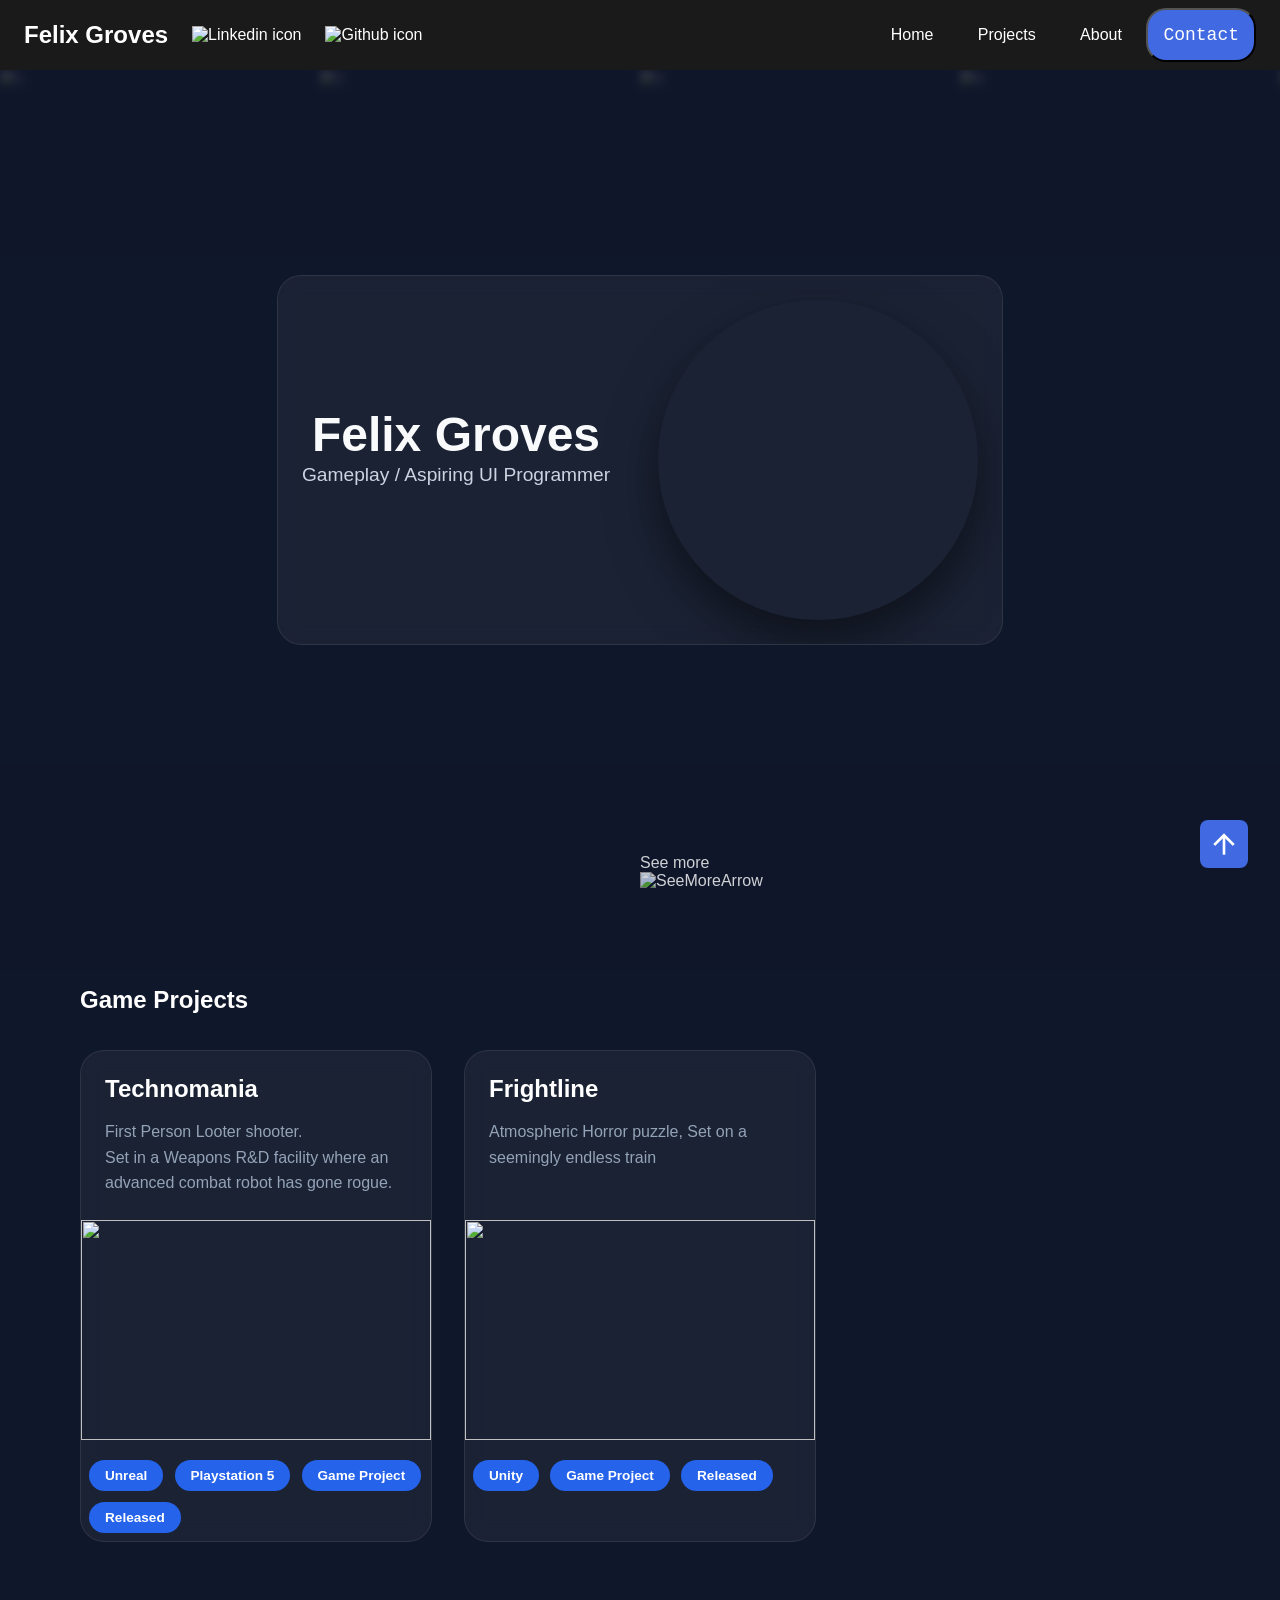
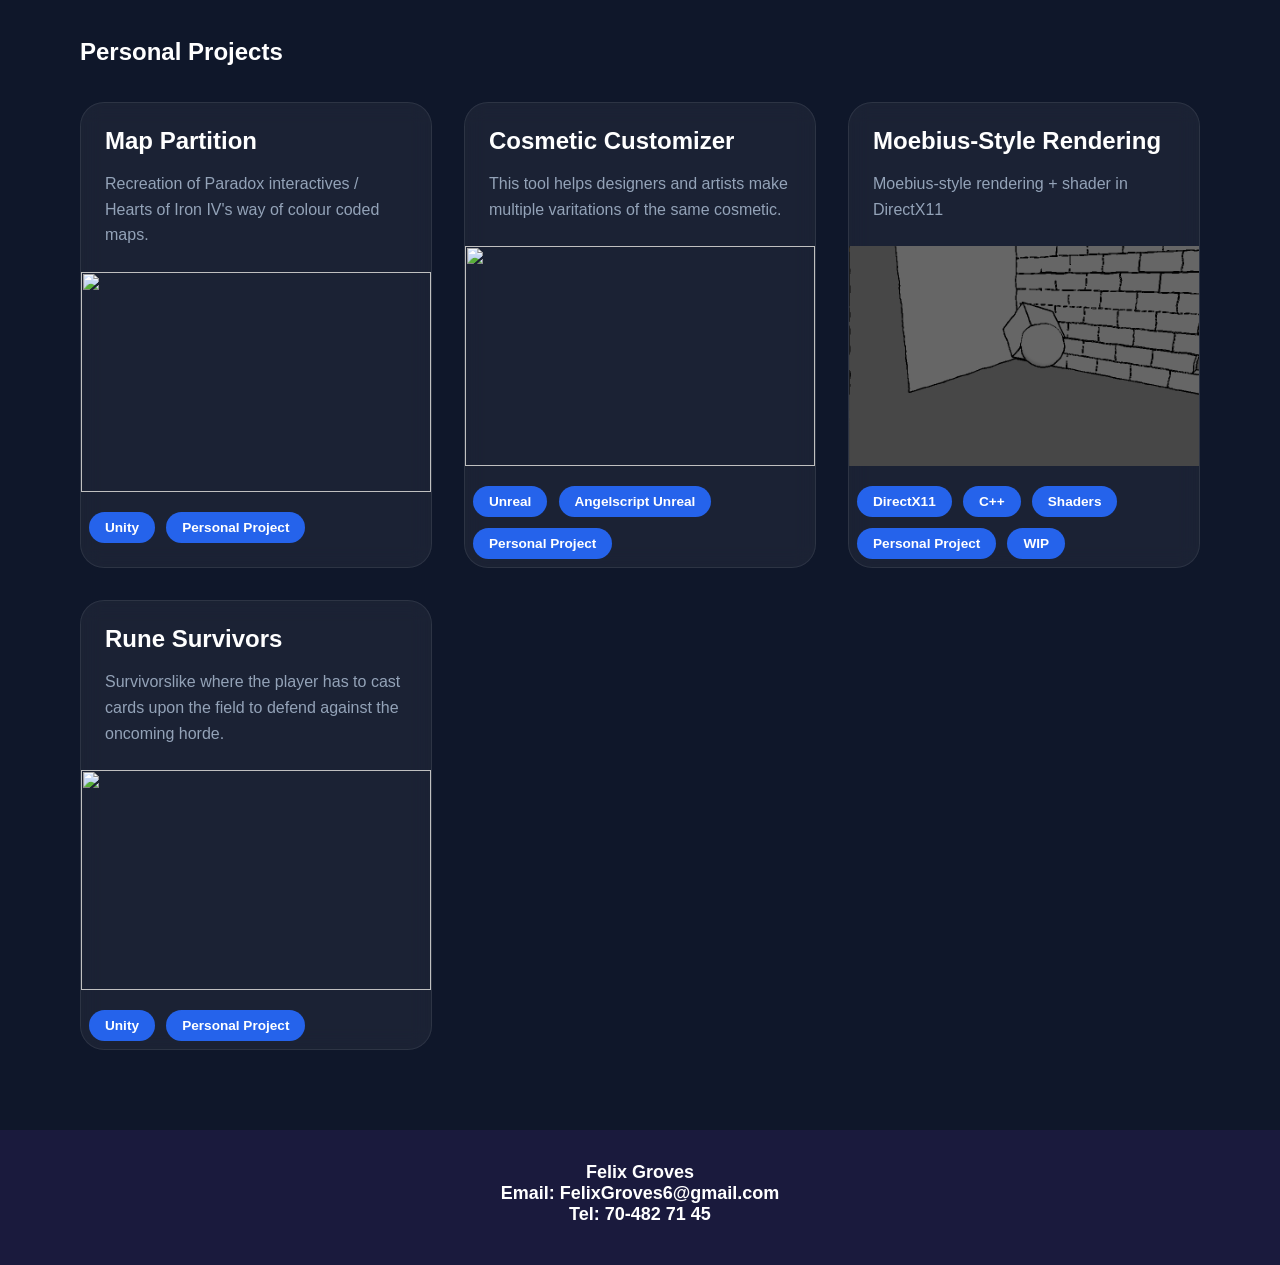
==== commit ffea4c2b: "New Design" ====
--- a/index.html
+++ b/index.html
@@ -50,13 +50,15 @@
 
 
     <section class="Intro">
-        <div class="titleName">
-            <p1><br>Felix Groves</p1>
-            <br/>
-            <p4>Gameplay / Aspiring UI Programmer<br> <br><br> </p4>
+        <div class="SelfIntro">
+            <div class="titleName">
+                <p1><br>Felix Groves</p1>
+                <br/>
+                <p4>Gameplay / Aspiring UI Programmer<br> <br><br> </p4>
             
+            </div>
+            <img src="Images/Selfportrait.png" alt="profilePic" class="profilePic">
         </div>
-        <img src="Images/Selfportrait.png" alt="profilePic" class="profilePic">
         <div class="IntroShutoff"></div>
 
         <!-- First set of images-->
@@ -81,7 +83,75 @@
         </div>
 
     </section>  
-    <section id="ProjectPreview"><a href="Projects/MoebiusRendering/MoebiusPage.html"><div class="projectView">
+    <section id="ProjectPreview">
+        <h1>Game Projects</h1>
+        <div class="projectView"><a href="Projects/Technomania/Technomania.html">
+            <div class="ProjectText">
+                <h class="projectTitle">Technomania</h>
+                <p class="projectSubject">First Person Looter shooter.<br>Set in a Weapons R&D facility where an advanced combat robot has gone rogue.</p>
+            </div>
+            <div class="ProjectIMGs">
+                <img src="Images/Technomania-Cover.png">
+                <div class="projectSoftware";>
+                    <span><strong>Unreal</strong></span>
+                    <span><strong>Playstation 5</strong></span>
+                    <span><strong>Game Project</strong></span>
+                    <span><strong>Released</strong></span>
+                </div>
+                </a>
+            </div>
+            
+        </div>
+        <div class="projectView">
+            <div class="ProjectText"><a href="Projects/Frightline/FrightlinePage.html">
+                <h class="projectTitle">Frightline</h>
+                <p class="projectSubject">Atmospheric Horror puzzle, Set on a seemingly endless train<br><br></p>
+            </div>
+            <div class="ProjectIMGs">
+                <img src="Images/SquareFrightline.png">
+                <div class="projectSoftware";>
+                    <span><strong>Unity</strong></span>
+                    <span><strong>Game Project</strong></span>
+                    <span><strong>Released</strong></span>
+                </div>
+            </div>
+            </a>
+        </div>
+        <div class="projectViewEmpty">
+        </div>
+    </section>
+    <section id="ProjectPreview">
+        <h1>Personal Projects</h1>
+        <div class="projectView"><a href="Projects/MapCreator/MapPage.html">
+            <div class="ProjectText">
+                <h class="projectTitle">Map Partition</h>
+                <p class="projectSubject">Recreation of Paradox interactives / Hearts of Iron IV's way of colour coded maps.</p>
+            </div>
+            <div class="ProjectIMGs">
+                <img src="Images/MapProjectSNAP.png">
+                <div class="projectSoftware";>
+                    <span><strong>Unity</strong></span>
+                    <span><strong>Personal Project</strong></span>
+                </div>
+            </div>
+            </a>
+        </div>
+        <div class="projectView"><a href="Projects/MeshCustom/MeshCostum.html">
+            <div class="ProjectText">
+                <h class="projectTitle">Cosmetic Customizer</h>
+                <p class="projectSubject">This tool helps designers and artists make multiple varitations of the same cosmetic.</p>
+            </div>
+            <div class="ProjectIMGs">
+                <img src="Images/CustomizerSnap.png">
+                <div class="projectSoftware";>
+                    <span><strong>Unreal</strong></span>
+                    <span><strong>Angelscript Unreal</strong></span>
+                    <span><strong>Personal Project</strong></span>
+                </div>
+            </div>
+            </a>
+        </div>
+        <a href="Projects/MoebiusRendering/MoebiusPage.html"><div class="projectView">
             <div class="ProjectText">
                 <h class="projectTitle">Moebius-Style Rendering</h>
                 <p class="projectSubject">Moebius-style rendering + shader in DirectX11</p>
@@ -97,74 +167,19 @@
                 </div>
             </div>
         </div></a>
-        <div class="projectView">
+        <div class="projectView"><a href="Projects/CardSurvivors/CardSurvivors.html">
             <div class="ProjectText">
-                <h class="projectTitle">Cosmetic Customizer</h>
-                <p class="projectSubject">This tool helps designers and artists make multiple varitations of the same cosmetic.</p>
+                <h class="projectTitle">Rune Survivors</h>
+                <p class="projectSubject">Survivorslike where the player has to cast cards upon the field to defend against the oncoming horde.</p>
             </div>
             <div class="ProjectIMGs">
-                <a href="Projects/MeshCustom/MeshCostum.html"><img src="Images/CustomizerSnap.png"></a>
-                <div class="projectSoftware";>
-                    <span><strong>Unreal</strong></span>
-                    <span><strong>Angelscript Unreal</strong></span>
-                    <span><strong>Personal Project</strong></span>
-                </div>
-            </div>
-        </div>
-        <div class="projectView">
-            <div class="ProjectText">
-                <h class="projectTitle">Frightline</h>
-                <p class="projectSubject">Atmospheric Horror puzzle, Set on a seemingly endless train</p>
-            </div>
-            <div class="ProjectIMGs">
-                <a href="Projects/Frightline/FrightlinePage.html"><img src="Images/SquareFrightline.png"></a>
-                <div class="projectSoftware";>
-                    <span><strong>Unity</strong></span>
-                    <span><strong>Game Project</strong></span>
-                    <span><strong>Released</strong></span>
-                </div>
-            </div>
-        </div>
-        <div class="projectView">
-            <div class="ProjectText">
-                <h class="projectTitle">Map Partition</h>
-                <p class="projectSubject">Recreation of Paradox interactives / Hearts of Iron IV's way of handling colour coded maps.</p>
-            </div>
-            <div class="ProjectIMGs">
-                <a href="Projects/MapCreator/MapPage.html"><img src="Images/MapProjectSNAP.png"></a>
+                <img src="Images/CardSurvivorSNAP.png">
                 <div class="projectSoftware";>
                     <span><strong>Unity</strong></span>
                     <span><strong>Personal Project</strong></span>
                 </div>
             </div>
-        </div>
-        <div class="projectView">
-            <div class="ProjectText">
-                <h class="projectTitle">Technomania</h>
-                <p class="projectSubject">First Person Looter shooter<br><br>Set in a Weapons R&D facility where an advanced combat robot has gone rogue.</p>
-            </div>
-            <div class="ProjectIMGs">
-                <a href="Projects/Technomania/Technomania.html"><img src="Images/Technomania-Cover.png"></a>
-                <div class="projectSoftware";>
-                    <span><strong>Unreal</strong></span>
-                    <span><strong>Playstation 5</strong></span>
-                    <span><strong>Game Project</strong></span>
-                    <span><strong>Released</strong></span>
-                </div>
-            </div>
-        </div>
-        <div class="projectView">
-            <div class="ProjectText">
-                <h class="projectTitle">Rune Survivors</h>
-                <p class="projectSubject">Survivorslike where the player has to cast cards upon the field to defend against the oncoming horde.</p>
-            </div>
-            <div class="ProjectIMGs">
-                <a href="Projects/CardSurvivors/CardSurvivors.html"><img src="Images/CardSurvivorSNAP.png"></a>
-                <div class="projectSoftware";>
-                    <span><strong>Unity</strong></span>
-                    <span><strong>Personal Project</strong></span>
-                </div>
-            </div>
+            </a>
         </div>
     </section>
     <footer>
--- a/css/GLOBAlstyle.css
+++ b/css/GLOBAlstyle.css
@@ -18,12 +18,17 @@
     top: 0;
     padding-right: 1.5rem;
     padding-left: 1.5rem;
+    padding-top: 0.5rem;
+    padding-bottom: 0.5rem;
     z-index: 15;
 }
 .nav-left {
     display: flex;
     gap: 1.5rem;
     align-items: center;
+}
+.nav-left img{
+    
 }
 .nav-right {
     display: flex;
@@ -52,7 +57,7 @@
 ul{
     margin: 0;
     padding: 0;
-    list-style-type: none;
+    text-decoration: none;
 }
 li{
     display: inline-block;
@@ -63,7 +68,7 @@
     color: white;
 }
 .contact{
-    background: rgb(28, 26, 188);
+    background:royalblue;
     color: white;
     padding: 15px;
     border-radius: 20px;
@@ -92,4 +97,50 @@
 }
 [popover]::backdrop {
     background-color: rgba(0, 0, 0, 0.3);
+}
+footer{
+    position: absolute;
+    height: 15%;
+    width: 100%;
+    background-color: rgb(26, 26, 61);
+    text-align: center;
+}
+footer h1{
+    margin-top: 2.5%;
+    font-size: large;
+}
+
+.Linkedin img{
+    height: 4vh;
+    left: 10%;
+    top: 45%;
+}
+.Github img{
+    height: 4vh;
+    left: 10%;
+    top: 45%;
+}
+.back2top{
+    position: fixed;
+    bottom: 2rem;
+    right: 2rem;
+    display: inline-flex;
+    align-items: center;
+    justify-content: center;
+    background-color: royalblue;
+    border-radius: 0.5rem;
+    padding: 0.5rem;
+    text-decoration: none;
+    transition: 0.2s ease-out;
+}
+.back2top span{
+    color: white;
+    font-size: 2rem;
+    transition: 0.2s ease-out;
+}
+.back2top:hover{
+    background-color: royalblue;
+}
+.back2top:hover span{
+    transform: translateY((1rem));
 }
--- a/css/HOMEstyle.css
+++ b/css/HOMEstyle.css
@@ -1,283 +1,223 @@
-
-section{
+*{
+    margin:0;
+    padding:0;
+    box-sizing:border-box;
+}
+
+body{
+    font-family:'Inter',sans-serif;
+    background:#0f172a;
+    color:#f8fafc;
+    overflow-x:hidden;
+}
+
+.Intro{
+    position:relative;
+    min-height:100vh;
+    display:flex;
+    flex-direction: row;
+    align-items:center;
+    justify-content:center;
+    overflow:hidden;
+}
+
+/* Background Slider */
+
+.infinite-track{
+    position:absolute;
+    inset:0;
+    display:flex;
+    width:200%;
+    animation:scrollHorizontal 30s linear infinite;
+    z-index:-2;
+}
+
+.infinite-track img{
+    width:100vw;
+    height:100vh;
+    object-fit:cover;
+    filter:blur(4px) brightness(0.4);
+}
+
+/* Dark overlay */
+
+.Intro::after{
+    content:'';
+    position:absolute;
+    inset:0;
+    background:rgba(15,23,42,0.6);
+    z-index:-1;
+}
+
+.SelfIntro{
+    margin-top: -7.5rem;
     display: flex;
     flex-direction: row;
-}
-.Intro{
-    position: relative;
-    width: 100%;
-    height: calc(100vh - 80px);
-    overflow: hidden;
-    display: flex;
+    justify-content: center;
     align-items: center;
+    gap: 3rem;
     
-}
+    padding: 1.5rem;
+    background:rgba(255,255,255,0.05);
+    border:1px solid rgba(255,255,255,0.08);
+    border-radius:24px;
+    overflow:hidden;
+    transition:0.3s ease;
+    backdrop-filter:blur(10px);
+}
+
+/* TEXT */
+
 .titleName{
+    text-align: center;
+}
+
+.titleName p1{
+    font-size:clamp(3rem,3vw,3rem);
+    font-weight:800;
+    line-height:1;
+    text-align: center;
+   
+}
+
+.titleName p4{
+    margin-top:1rem;
+    font-size:1.2rem;
+    color:#cbd5e1;
+    line-height:1.7;
+    text-align: center;
+}
+
+/* PROFILE IMAGE */
+
+.profilePic{
+    width:320px;
+    aspect-ratio:1;
+    object-fit:cover;
+    border-radius:50%;
+    box-shadow:0 20px 50px rgba(0,0,0,0.5);
+}
+
+/* SCROLL INDICATOR */
+
+.SeeMore{
+    position:absolute;
+    bottom:5rem;
+    left:50%;
+    animation:bobbing 2s infinite ease-in-out;
+}
+
+.scroll-down{
+    color:white;
+    text-decoration:none;
+    animation:bobbing 2s infinite;
+    opacity:0.8;
+}
+
+/* PROJECT SECTION */
+
+#ProjectPreview{
+    display:grid;
+    grid-template-columns:repeat(auto-fit,minmax(350px,1fr));
+    gap:2rem;
+    padding:5rem;
+    max-width:1400px;
+    margin:auto;
+}
+#ProjectPreview h1{
     position: absolute;
-    top: 40%;
-    left: 25%;
-    padding-top: 4rem;
-    transform: translate(-50%,-50%);
-    z-index: 10;
-    width: 40%;
-    height: 20%;
-    text-align: center;
-    color: white;
-    pointer-events: none;
-    font-family: 'Courier New', Courier, monospace;;
-    background-color: rgb(26,26,26,0.85);
-    border-radius: 2.5rem;
-    
-}
-.titleName p1{
-font-size: 48px;
-    word-spacing: -7px;
-    font-weight: 300;
-    text-wrap: nowrap;
-
-}
-.titleName p4{
-    font-size: 32px;
-    word-spacing: -7px;
-    font-weight: 300;
-    text-wrap: nowrap;
-    
-}
-
-.profilePic{
-    width: 50vw;
-    position: absolute;
-     z-index: 10;
-     top: 40%;
-    right: 30%;
-    transform: translate(50%,-50%);
-    clip-path: circle(30%);
-    border-color: black;
-}
-.IntroShutoff{
-    position: absolute;
-    z-index: 9;
-    width: 100%;
-    height: 12vh;
-    bottom: 0%;
-    background-color: rgb(26,26,26);
-
-}
-
-.WelcomeImage{
-    height: 100%;
-    z-index: -100;
-    object-fit: cover;
-    object-position: center;
-}
-.infinite-track{
-display: flex;
-width: calc(200% + 40px);
-animation: scrollHorizontal 20s linear infinite;
-}
-.infinite-track img{
-    width: 100vw;
-    height: 100vh;
-    object-fit: cover;
-    filter: blur(1rem);
-}
-@keyframes scrollHorizontal {
-    0% { transform: translateX(0);}
-    100% { transform: translateX(-99%);}
-}
-
-.SeeMore{
-    z-index: 10;
-    position: absolute;
-    margin: 0 auto;
-    transform: translate(-50%,-50%);
-    bottom: 10%;
-    left: 50%;
-}
-
-.scroll-down {
-    position: absolute;
-    text-decoration: none;
-    color: white;
-    text-align: center;
-    text-wrap: nowrap;
-    animation: bobbing 2s infinite ease-in-out;
-    
-}
-
-.arrow{    
-    display: inline-block;
-    padding: 5%;
-    width: 55%;
-    
-    margin-top: 10px;
-}
-@keyframes bobbing {
-    0%, 100% { transform: translate(-50%,0);}
-    50% {transform: translate(-50%, -15%);}
-}
-
-
-#ProjectPreview{
-    width: 100%;
-    height: calc(calc(100vh * 5) - 40vh);
-    display: flex;
-    flex-direction: column;
-}
-h2{
-   
-    margin: 0 auto;
-    margin-top: 5%;
-    right: 50%;
-    font-size: xxx-large;
-    height: 5%;
-}
-.articleDesc{
-    display: flex;
-    flex-direction: column;
-
-}
-.articleDesc p2{
-    margin-top:35%;
-    font-size: xx-large;
-    width: 45rem;
-    z-index: 11;
-}
-.CardSurvivor{
-display: flex;
-    flex-direction: row-reverse;
-    background-color: rgb(16,16,16);
-    width: 100vw;
-    height: calc(75vh + 10vh);
-    margin-top: 2.5%;
-
-    border-radius: 7rem 2.5rem;
-}
-
-.CardSurvivor img{
- margin:  2.5%;
-    height: 50vh;
-    margin-top: 7.5rem;
-    border: 3px solid;
-    border-color: black;
-    border-radius: 7rem 2.5rem;
-}
-.Technomania{
-    display: flex;
-    background-color: rgb(16,16,16);
-    width: 100vw;
-    height: calc(75vh + 10vh);
-    margin-top: 2.5%;
-    
-    border-radius: 2.5rem 7rem;
-}
-.Technomania img{
-    margin:  2.5%;
-    height: 50vh;
-    margin-top: 7.5rem;
-    border: 3px solid;
-    border-color: black;
-    border-radius: 2.5rem 7rem;
-}
-.MapProject{
-    display: flex;
-    flex-direction: row-reverse;
-    background-color: rgb(16,16,16);
-    width: 100vw;
-    height: calc(75vh + 10vh);
-    margin-top: 2.5%;
-
-    
-    border-radius: 7rem 2.5rem;
-}
-.MapProject img{
-    margin:  2.5%;
-    height: 50vh;
-    border: 3px solid;
-    margin-top: 7.5rem;
-    border-color: black;
-    border-radius: 7rem 2.5rem;
-}
-.Frightline{
-    display: flex;
-    flex-direction: row;
-    background-color: rgb(16,16,16);
-    width: 100vw;
-    height: calc(75vh + 10vh);
-    margin-top: 2.5%;
-
-    
-    border-radius: 2.5rem 7rem;
-}
-.Frightline img{
-    margin:  2.5%;
-    height: 50vh;
-    margin-top: 7.5rem;
-    border: 3px solid;
-    border-color: black;
-    border-radius: 2.5rem 7rem;
-}
-.CosmeticCustom{
-display: flex;
-    flex-direction: row-reverse;
-    background-color: rgb(16,16,16);
-    width: 100vw;
-    height: calc(75vh + 10vh);
-    margin-top: 2.5%;
-    
-    border-radius: 7rem 2.5rem;
-}
-.CosmeticCustom img{
-    margin:  2.5%;
-    height: 50vh;
-    margin-top: 7.5rem;
-    border: 3px solid;
-    border-color: black;
-    border-radius: 7rem 2.5rem;
-}
-
-footer{
-    position: absolute;
-    height: 15%;
-    width: 100%;
-    background-color: rgb(26, 26, 61);
-    text-align: center;
-}
-footer h1{
-    margin-top: 2.5%;
-    font-size: large;
-}
-
-.Linkedin img{
-   height: 4vh;
-    position:absolute;
-    left: 10%;
-    top: 45%;
-}
-.back2top{
-    position: fixed;
-    bottom: 2rem;
-    right: 2rem;
-    display: inline-flex;
-    align-items: center;
-    justify-content: center;
-    background-color: #1417dc;
-    border-radius: 0.5rem;
+    margin-top: -4rem;
+}
+.projectView{
+    background:rgba(255,255,255,0.05);
+    border:1px solid rgba(255,255,255,0.08);
+    border-radius:24px;
+    overflow:hidden;
+    transition:0.3s ease;
+    backdrop-filter:blur(10px);
+}
+
+
+.projectView:hover{
+    transform:translateY(-10px);
+    box-shadow:0 20px 40px rgba(0,0,0,0.4);
+}
+
+.ProjectIMGs img{
+    width:100%;
+    height:220px;
+    object-fit:cover;
+}
+
+.ProjectText{
+    padding:1.5rem;
+}
+
+.projectTitle{
+    font-size:1.5rem;
+    font-weight:700;
+}
+
+.projectSubject{
+    margin-top:1rem;
+    color:#94a3b8;
+    line-height:1.6;
+}
+
+/* TECH TAGS */
+
+.projectSoftware{
+    display:flex;
+    flex-wrap:wrap;
+    gap:0.7rem;
+    margin-top:0.5rem;
     padding: 0.5rem;
-    text-decoration: none;
-    transition: 0.2s ease-out;
-}
-.back2top span{
-    color: white;
-    font-size: 2rem;
-    transition: 0.2s ease-out;
-}
-.back2top:hover{
-    background-color: #1d1abe;
-}
-.back2top:hover span{
-    transform: translateY((1rem));
-}
-
-
-
+}
+
+.projectSoftware span{
+    padding:0.5rem 1rem;
+    border-radius:999px;
+    background:#2563eb;
+    font-size:0.85rem;
+    font-weight:600;
+
+}
+
+/* ANIMATIONS */
+
+@keyframes scrollHorizontal{
+    from{
+        transform:translateX(0);
+    }
+    to{
+        transform:translateX(-50%);
+    }
+}
+
+@keyframes bobbing{
+    0%,100%{
+        transform:translate(-50%, 0);
+    }
+    50%{
+        transform:translate(-50%, -12px);
+    }
+}
+
+/* RESPONSIVE */
+
+@media(max-width:900px){
+
+    .hero-content{
+        flex-direction:column-reverse;
+        text-align:center;
+    }
+
+    .profilePic{
+        width:220px;
+    }
+
+    #ProjectPreview{
+        padding:2rem;
+    }
+
+}
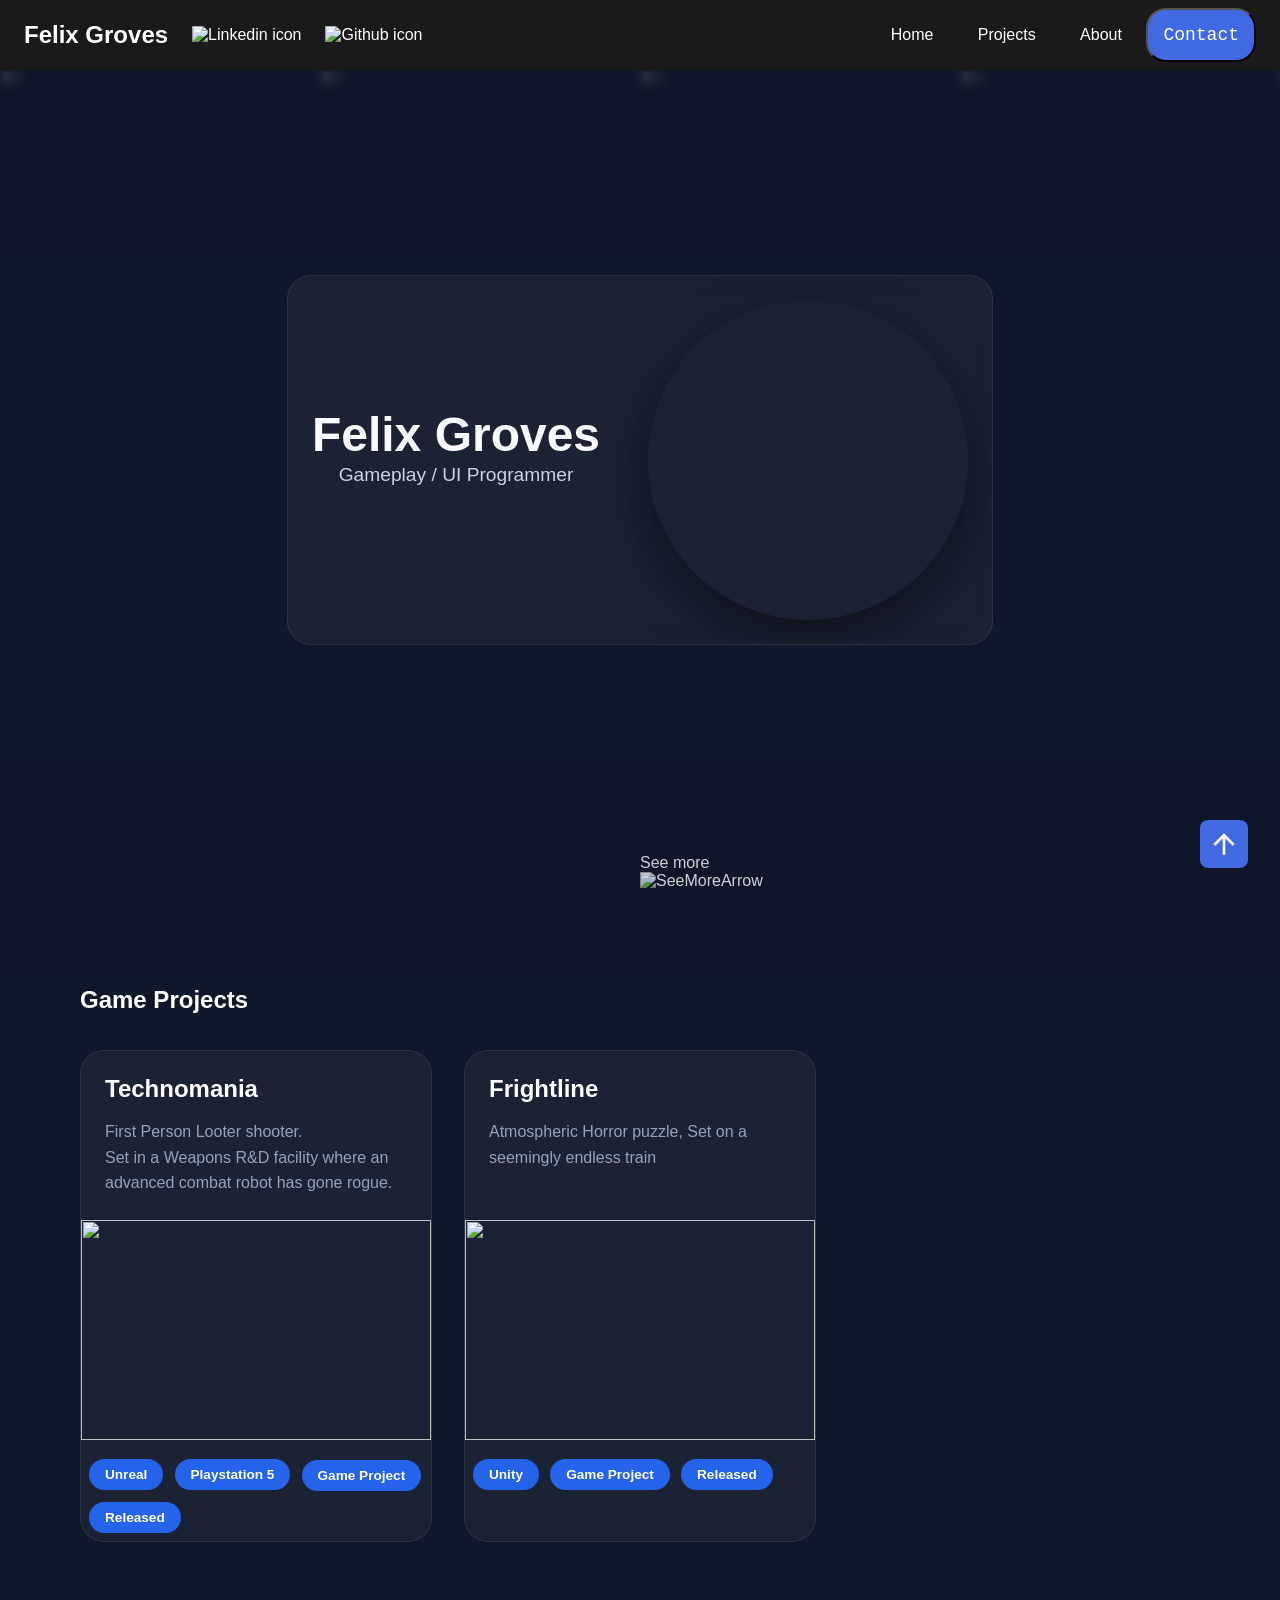
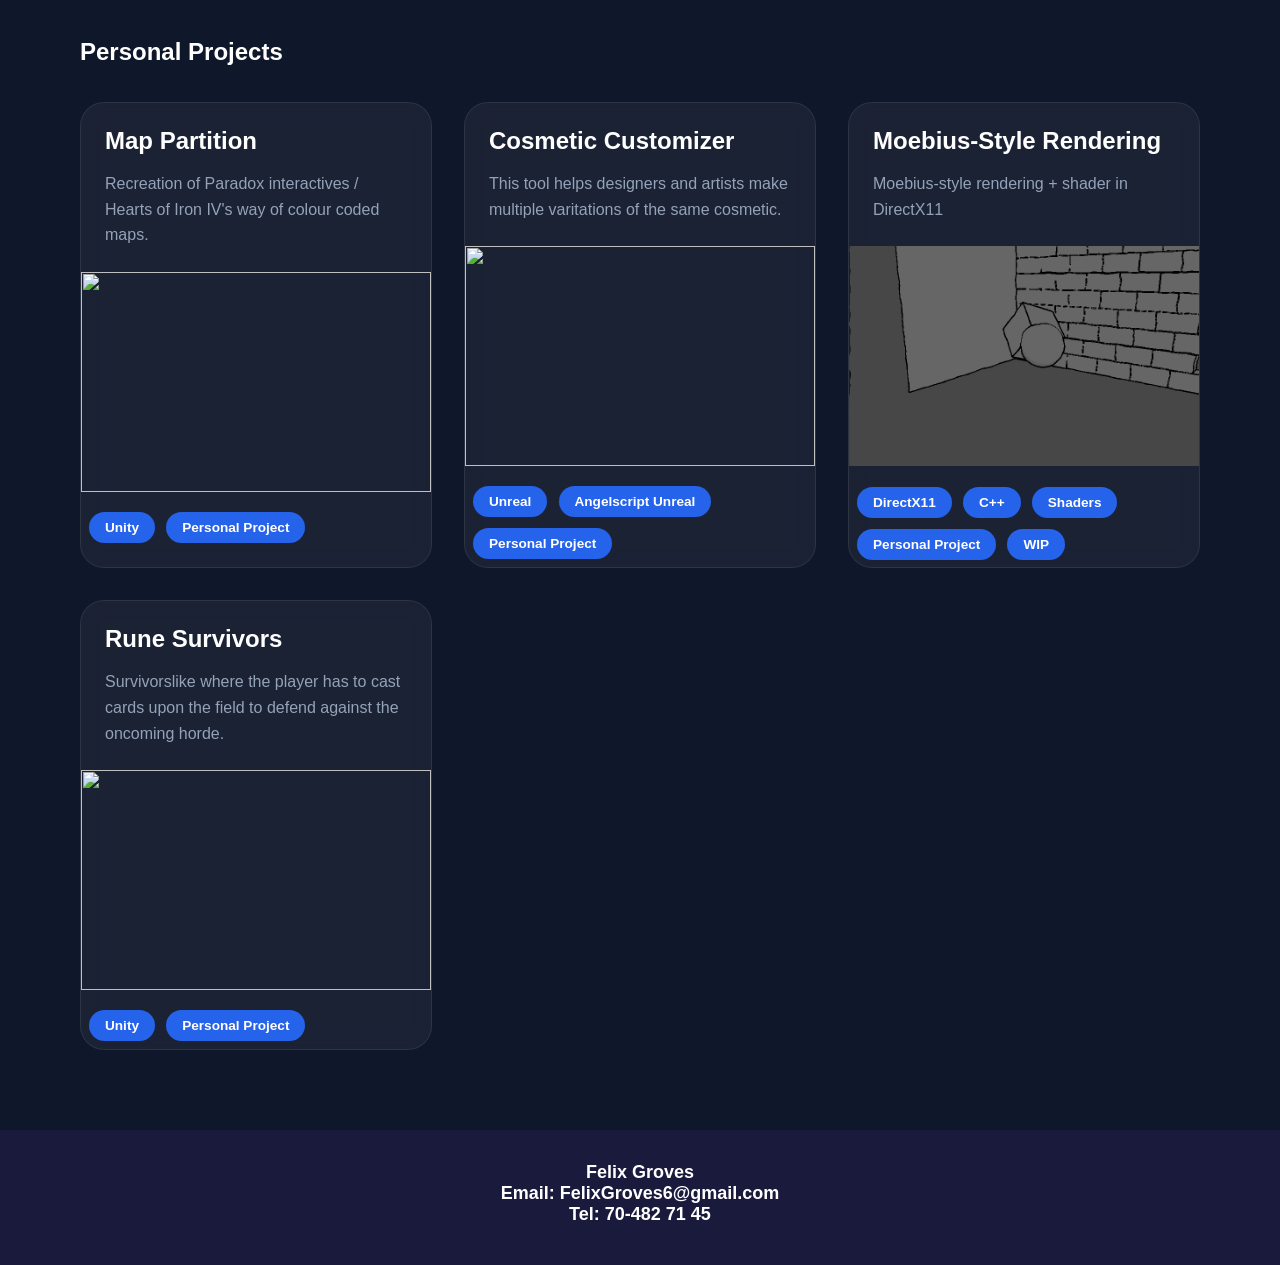
==== commit 439c3535: "New Improvements for about,projects and technomania" ====
--- a/index.html
+++ b/index.html
@@ -54,7 +54,7 @@
             <div class="titleName">
                 <p1><br>Felix Groves</p1>
                 <br/>
-                <p4>Gameplay / Aspiring UI Programmer<br> <br><br> </p4>
+                <p4>Gameplay / UI Programmer<br> <br><br> </p4>
             
             </div>
             <img src="Images/Selfportrait.png" alt="profilePic" class="profilePic">
--- a/css/GLOBAlstyle.css
+++ b/css/GLOBAlstyle.css
@@ -1,13 +1,18 @@
 html{
     scroll-behavior:  smooth;
 }
+*{
+    margin:0;
+    padding:0;
+    box-sizing:border-box;
+}
 body{
-    background: rgb(36, 36, 36);
-    color: white;
-    font-family: 'Courier New', Courier, monospace;
+font-family:'Inter',sans-serif;
+    background:#0f172a;
+    color:#f8fafc;
+    overflow-x:hidden;
     margin: 0;
     padding: 0;
-    overflow-x: hidden ;
 }
 .navigation {
     position: sticky;
@@ -27,9 +32,6 @@
     gap: 1.5rem;
     align-items: center;
 }
-.nav-left img{
-    
-}
 .nav-right {
     display: flex;
     gap: 1.5rem;
@@ -47,13 +49,7 @@
 h1 {
     color: white;
 }
-header{
-    background-color: rgb(26, 26, 26);
-    padding: 20px;
-    display: flex;
-    justify-content: space-between;
-    
-}
+
 ul{
     margin: 0;
     padding: 0;
--- a/css/HOMEstyle.css
+++ b/css/HOMEstyle.css
@@ -10,7 +10,6 @@
     color:#f8fafc;
     overflow-x:hidden;
 }
-
 .Intro{
     position:relative;
     min-height:100vh;
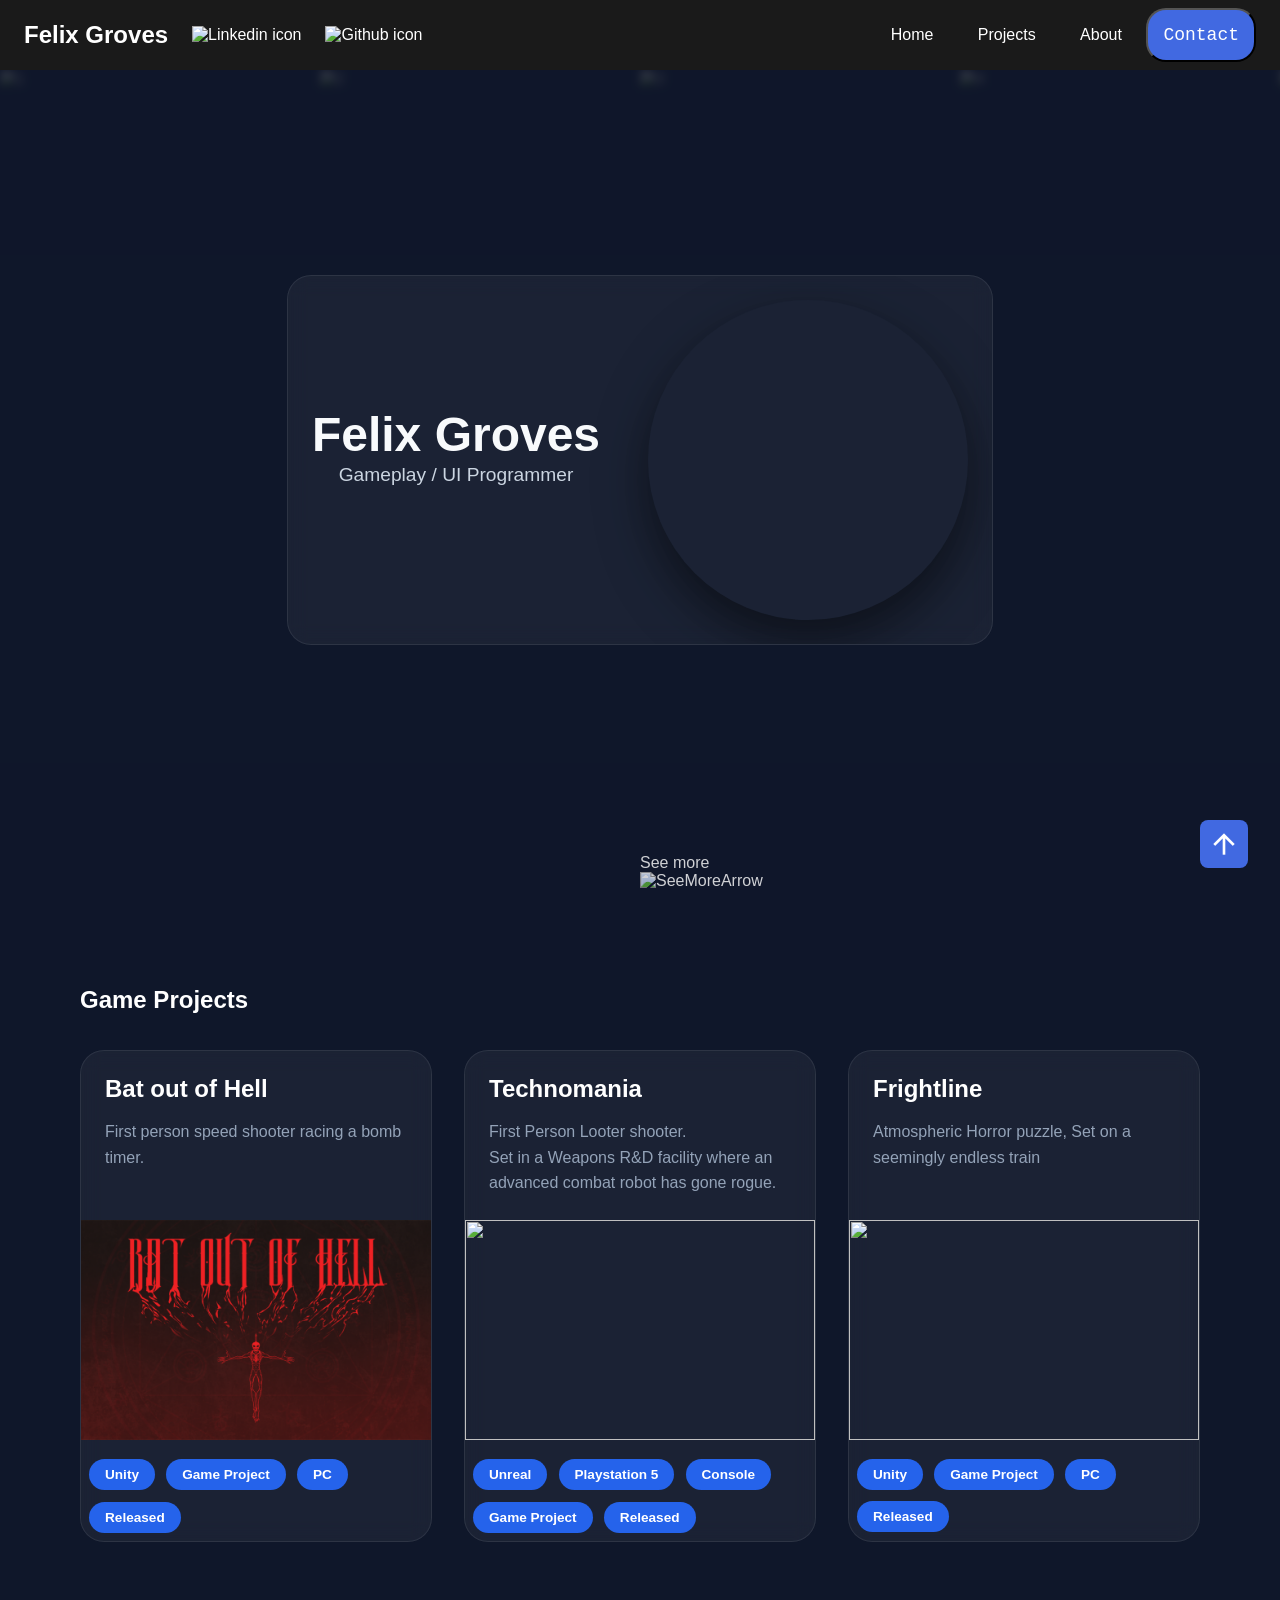
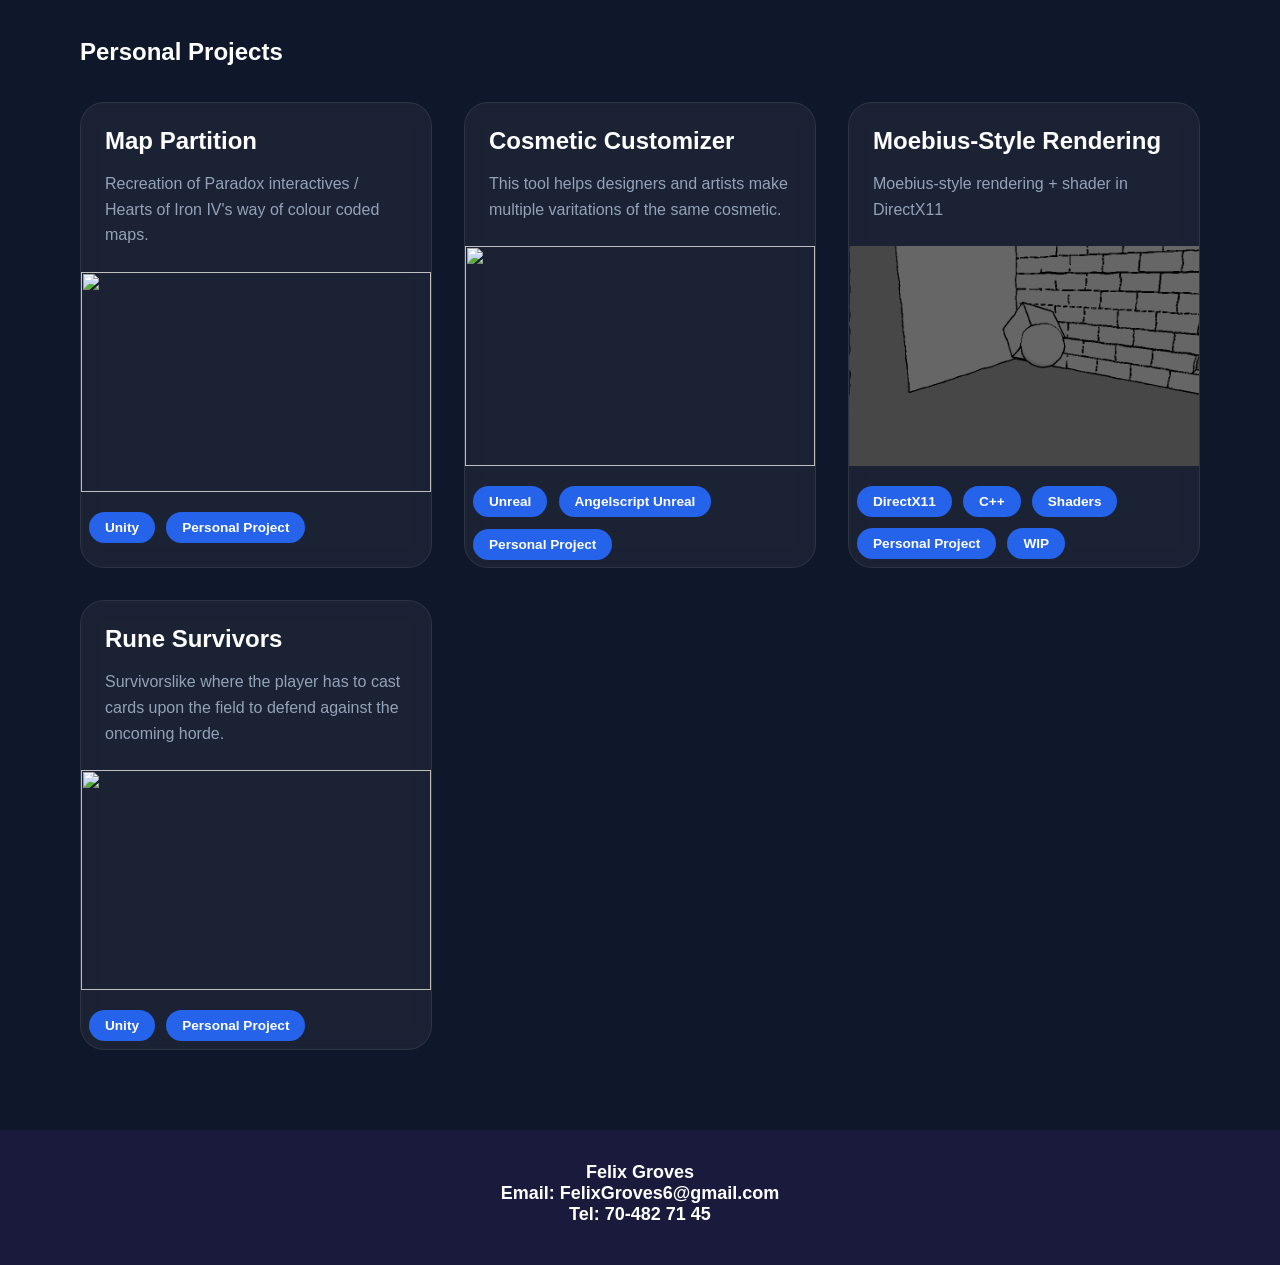
==== commit b2f6b73b: "Bat out of hell - Needs text tho" ====
--- a/index.html
+++ b/index.html
@@ -83,8 +83,25 @@
         </div>
 
     </section>  
+    
     <section id="ProjectPreview">
         <h1>Game Projects</h1>
+        <div class="projectView">
+            <div class="ProjectText"><a href="Projects/Booh/BatoutofHell.html">
+                <h class="projectTitle">Bat out of Hell</h>
+                <p class="projectSubject">First person speed shooter racing a bomb timer.<br><br></p>
+            </div>
+            <div class="ProjectIMGs">
+                <img src="Images/1920x1080Booh2.0.png">
+                <div class="projectSoftware";>
+                    <span><strong>Unity</strong></span>
+                    <span><strong>Game Project</strong></span>
+                    <span><strong>PC</strong></span>
+                    <span><strong>Released</strong></span>
+                </div>
+            </div>
+            </a>
+        </div>
         <div class="projectView"><a href="Projects/Technomania/Technomania.html">
             <div class="ProjectText">
                 <h class="projectTitle">Technomania</h>
@@ -95,6 +112,7 @@
                 <div class="projectSoftware";>
                     <span><strong>Unreal</strong></span>
                     <span><strong>Playstation 5</strong></span>
+                    <span><strong>Console</strong></span>
                     <span><strong>Game Project</strong></span>
                     <span><strong>Released</strong></span>
                 </div>
@@ -112,13 +130,13 @@
                 <div class="projectSoftware";>
                     <span><strong>Unity</strong></span>
                     <span><strong>Game Project</strong></span>
+                    <span><strong>PC</strong></span>
                     <span><strong>Released</strong></span>
                 </div>
             </div>
             </a>
         </div>
-        <div class="projectViewEmpty">
-        </div>
+        
     </section>
     <section id="ProjectPreview">
         <h1>Personal Projects</h1>
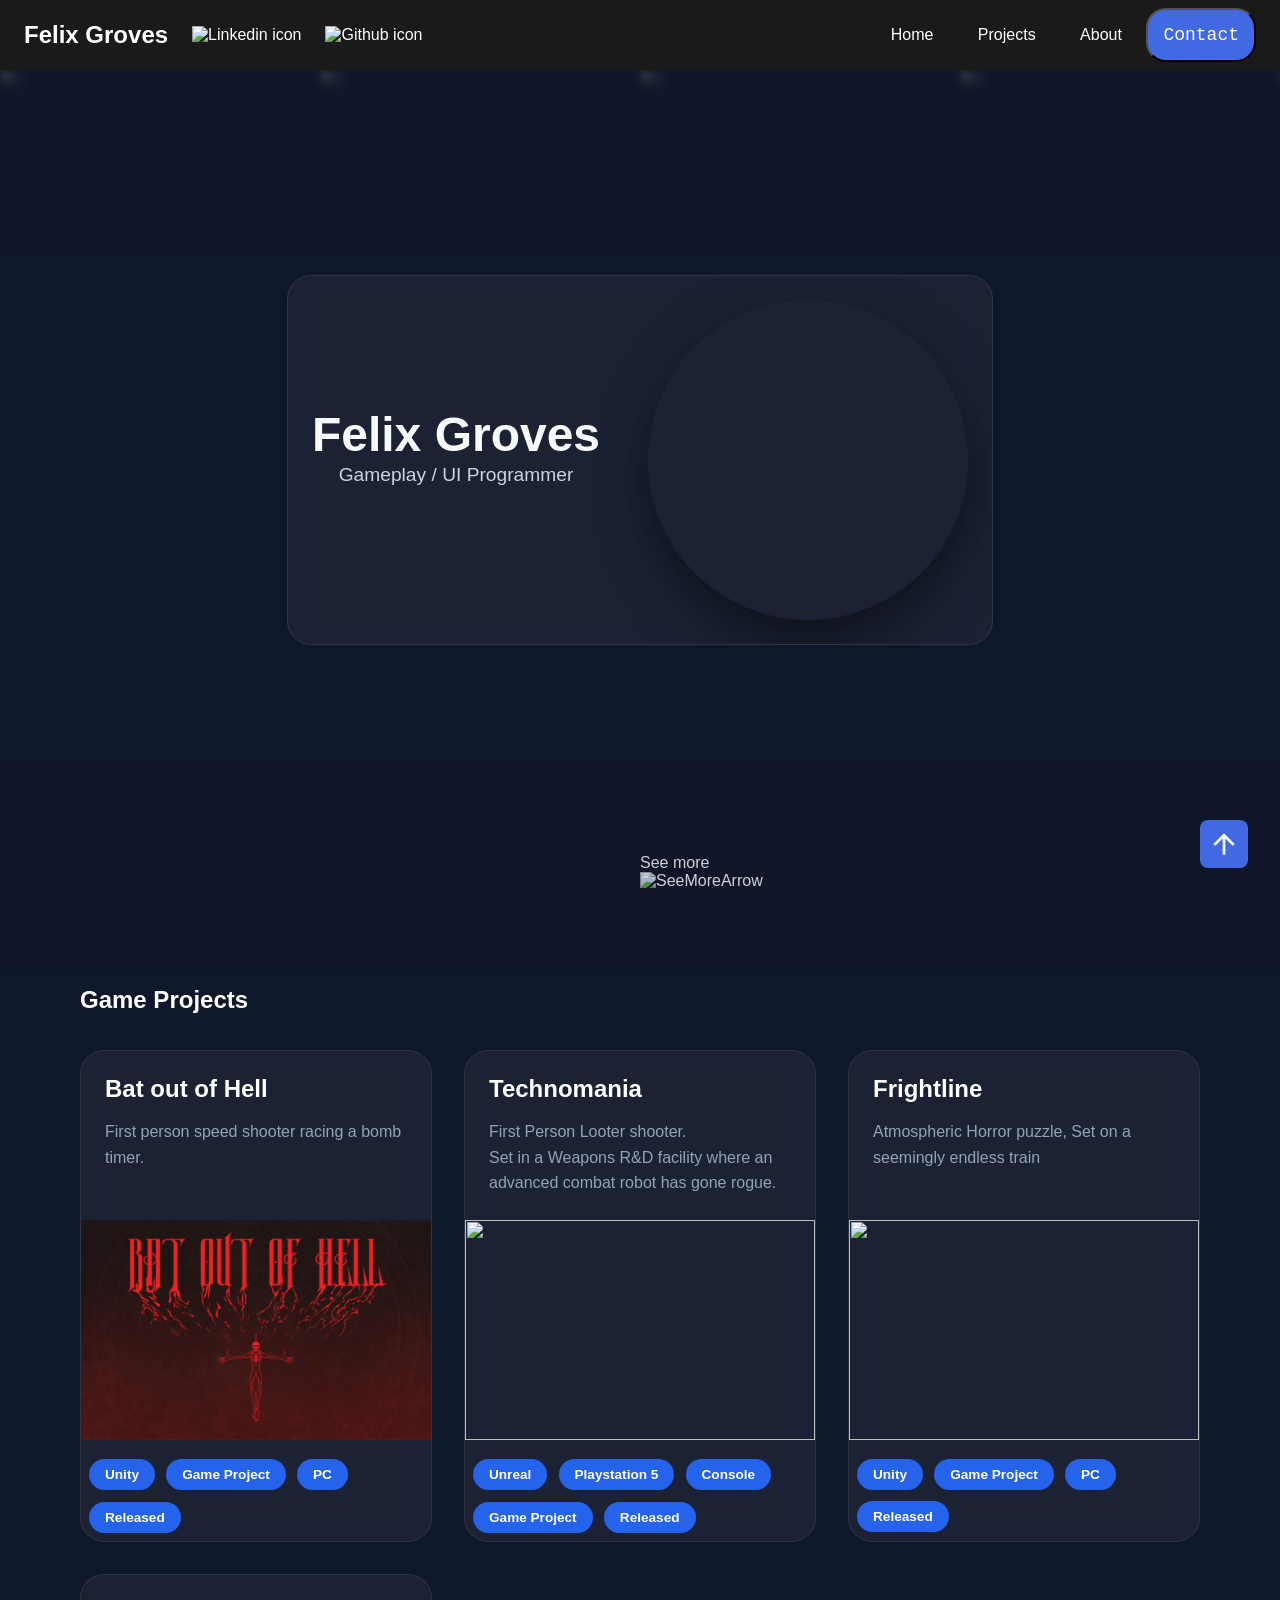
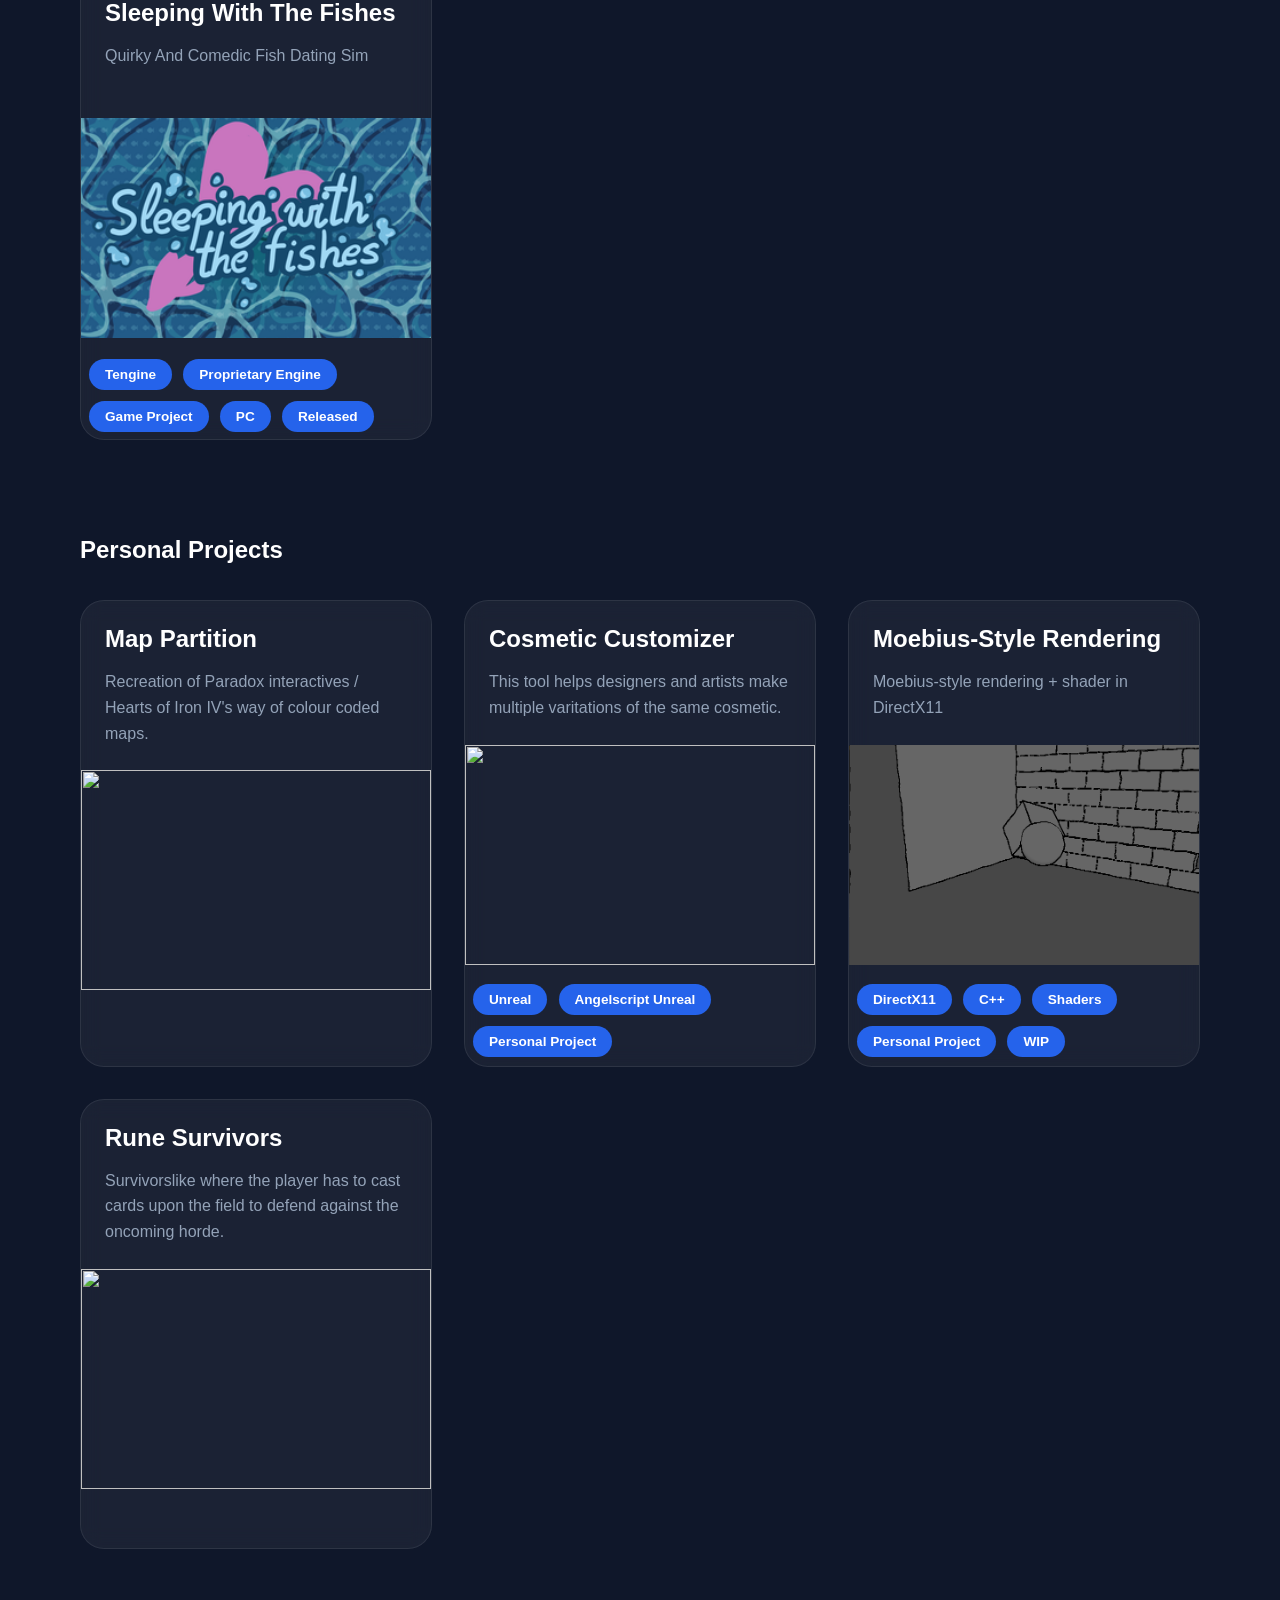
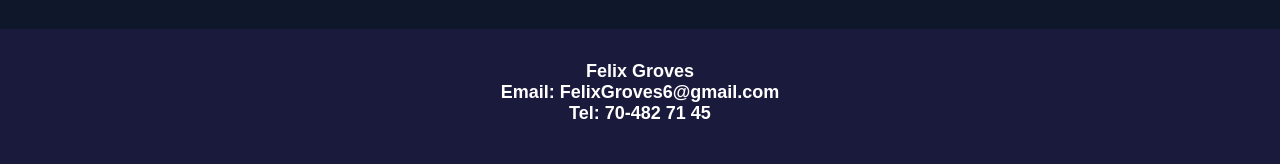
==== commit 6bf8f97d: "Added Sleeping with fishes Project page" ====
--- a/index.html
+++ b/index.html
@@ -136,6 +136,23 @@
             </div>
             </a>
         </div>
+        <div class="projectView">
+            <div class="ProjectText"><a href="Projects/FishGame/SleepingWithTheFishes.html">
+                <h class="projectTitle">Sleeping With The Fishes</h>
+                <p class="projectSubject">Quirky And Comedic Fish Dating Sim<br><br></p>
+            </div>
+            <div class="ProjectIMGs">
+                <img src="Images/FishGame.png">
+                <div class="projectSoftware";>
+                    <span><strong>Tengine</strong></span>
+                    <span><strong>Proprietary Engine</strong></span>
+                    <span><strong>Game Project</strong></span>
+                    <span><strong>PC</strong></span>
+                    <span><strong>Released</strong></span>
+                </div>
+            </div>
+            </a>
+        </div>
         
     </section>
     <section id="ProjectPreview">
--- a/css/GLOBAlstyle.css
+++ b/css/GLOBAlstyle.css
@@ -135,8 +135,24 @@
     transition: 0.2s ease-out;
 }
 .back2top:hover{
-    background-color: royalblue;
+    background-color: rgb(65, 105, 225);
 }
 .back2top:hover span{
     transform: translateY((1rem));
+}
+::-webkit-scrollbar{
+    width:0.75vw;
+}
+
+::-webkit-scrollbar-track{
+    background:#0f172a;
+}
+
+::-webkit-scrollbar-thumb{
+    background:
+    linear-gradient(
+       rgb(0, 102, 255)
+    );
+
+    border-radius:999px;
 }
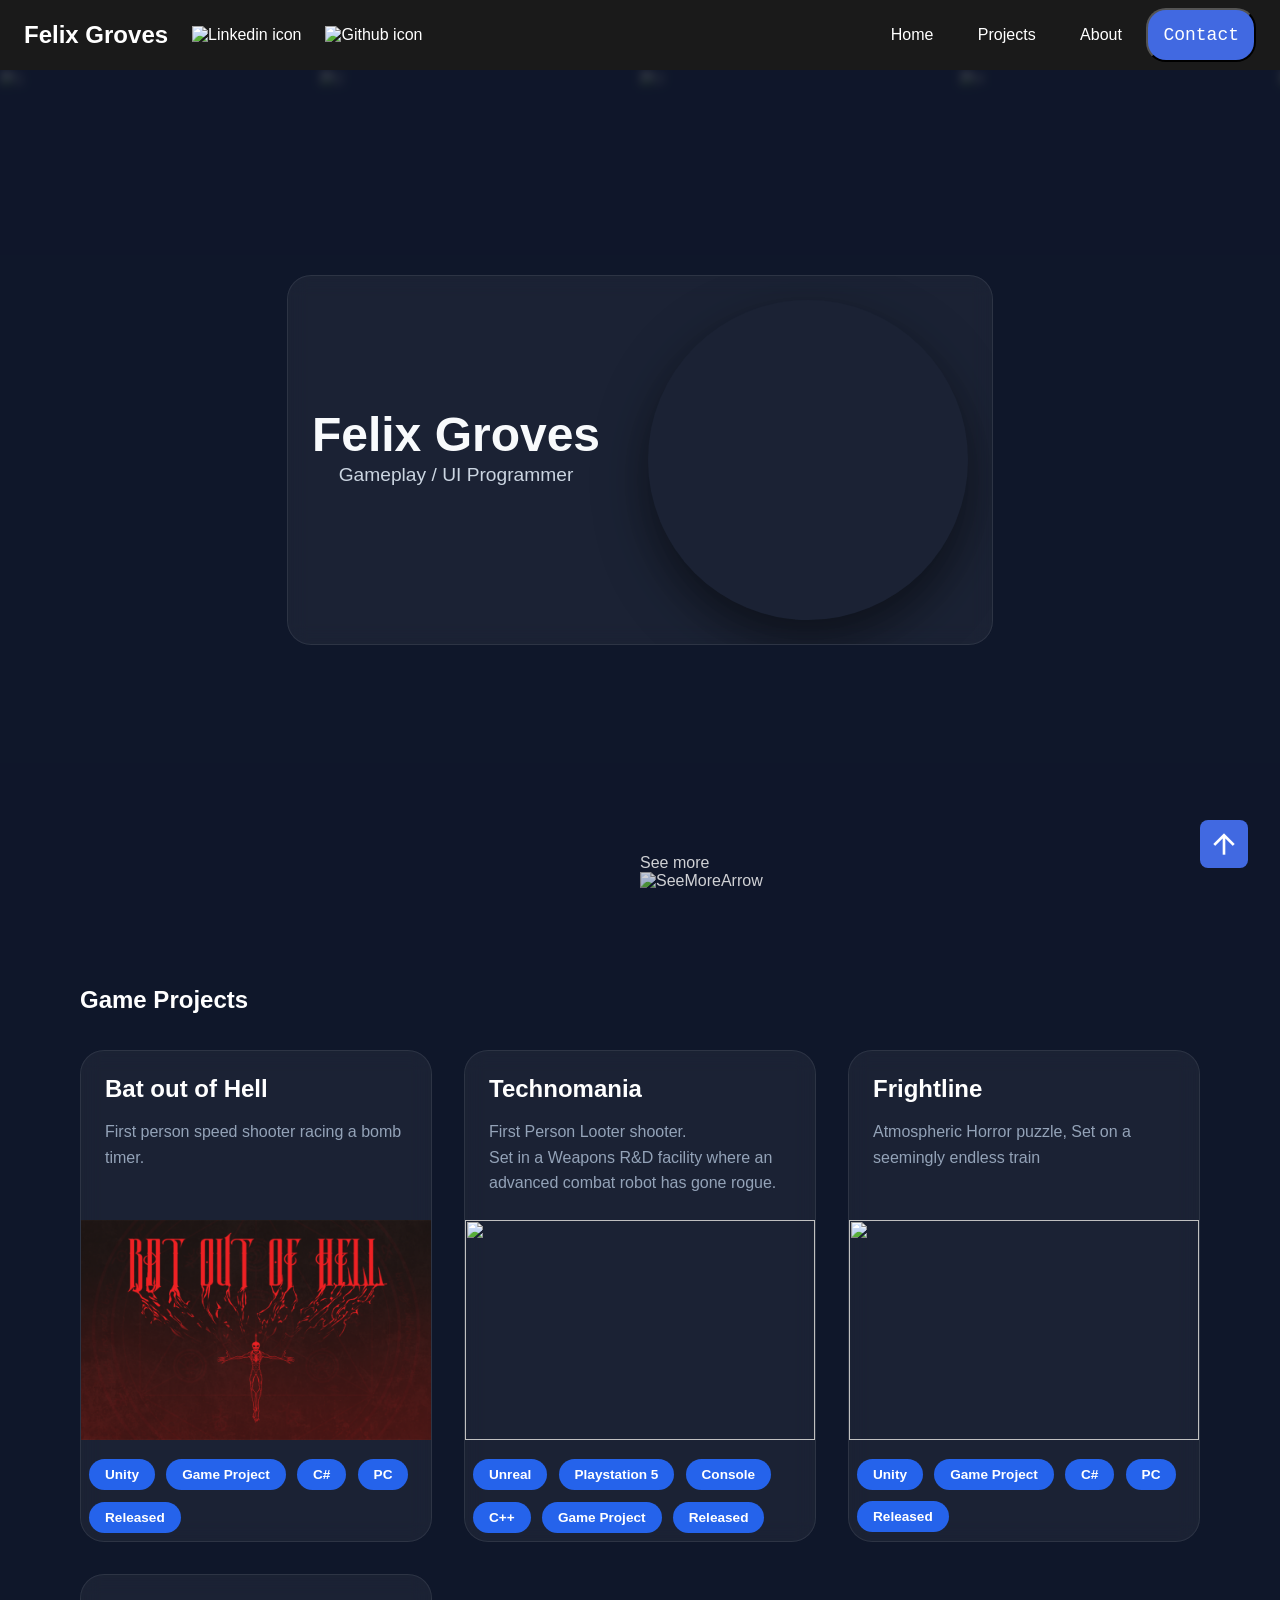
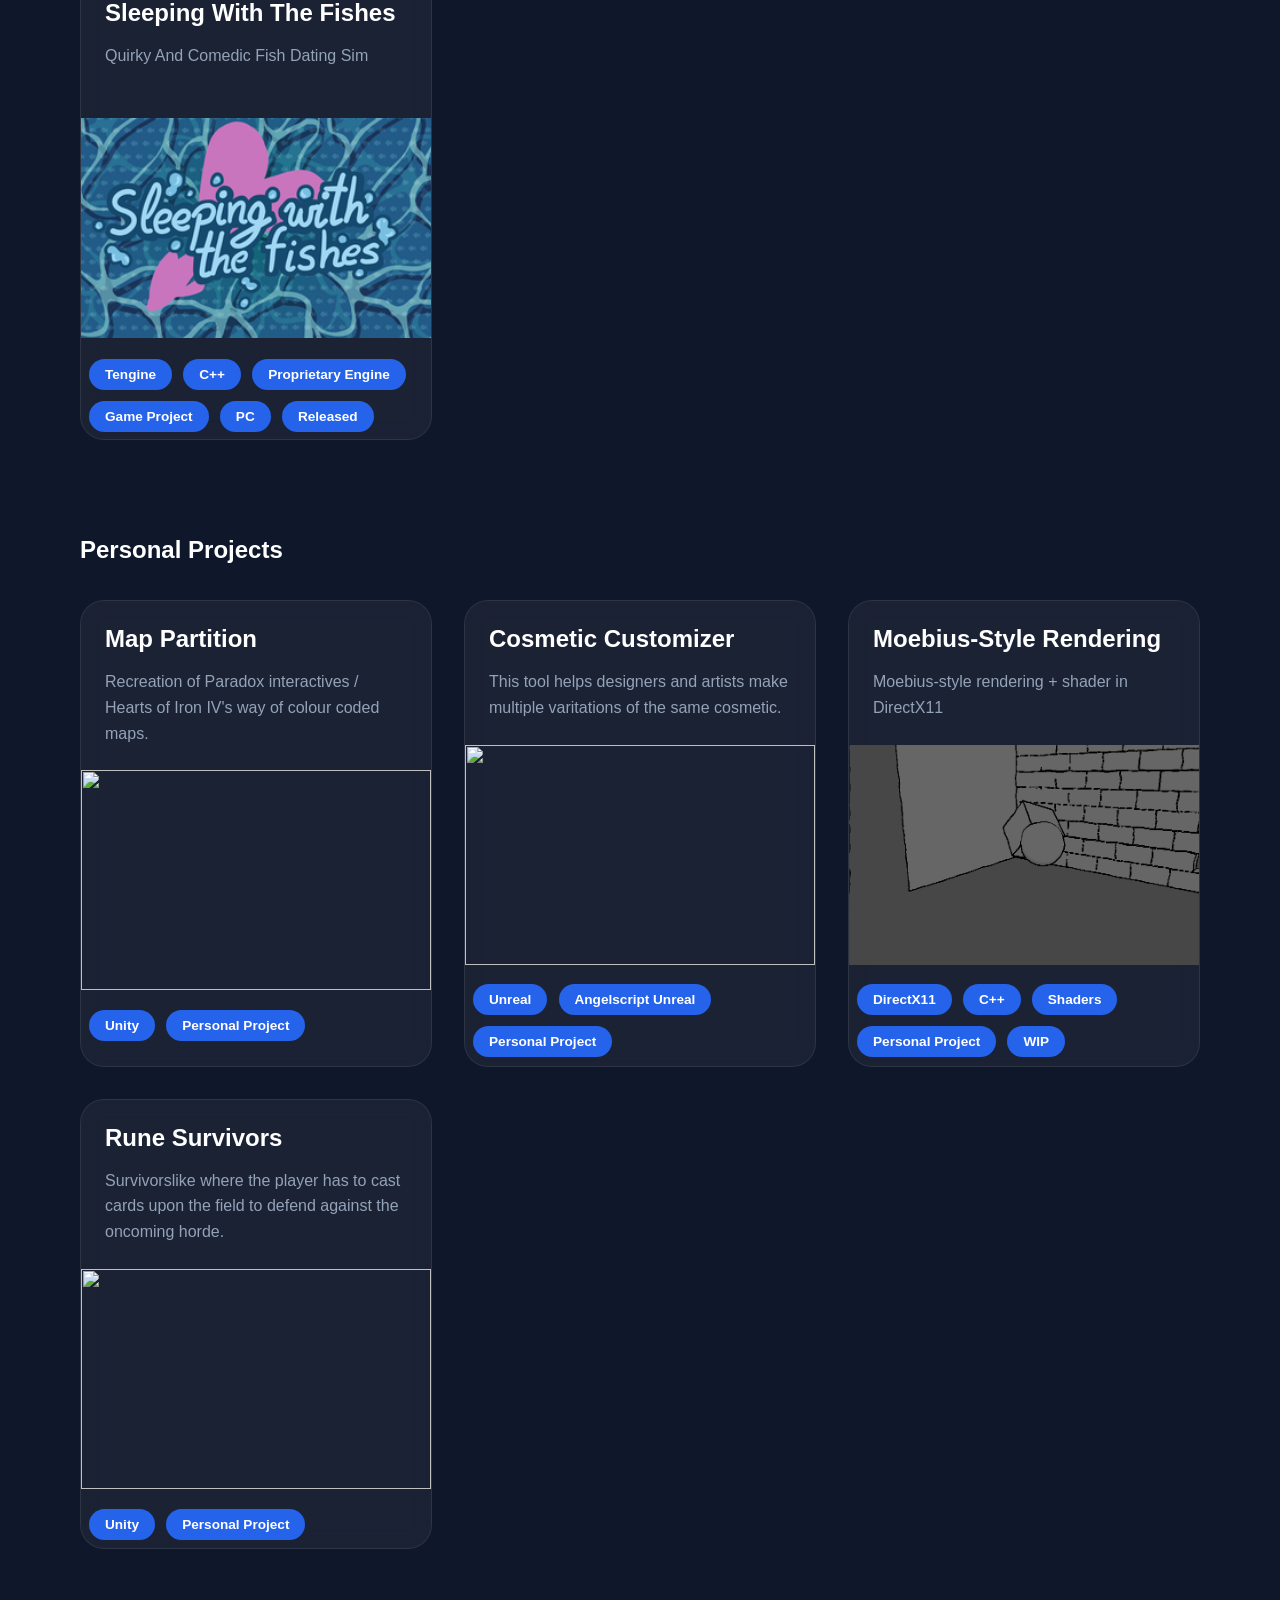
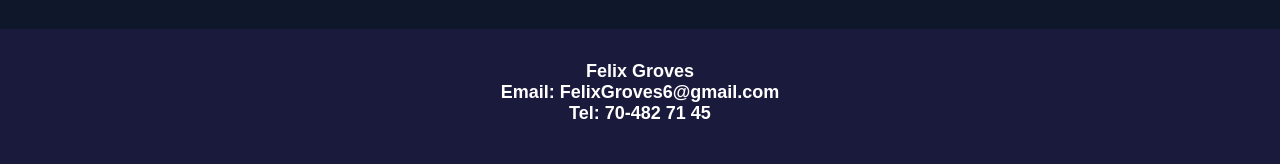
==== commit 5701d626: "Language Indicators" ====
--- a/index.html
+++ b/index.html
@@ -96,6 +96,7 @@
                 <div class="projectSoftware";>
                     <span><strong>Unity</strong></span>
                     <span><strong>Game Project</strong></span>
+                    <span><strong>C#</strong></span>
                     <span><strong>PC</strong></span>
                     <span><strong>Released</strong></span>
                 </div>
@@ -113,6 +114,7 @@
                     <span><strong>Unreal</strong></span>
                     <span><strong>Playstation 5</strong></span>
                     <span><strong>Console</strong></span>
+                    <span><strong>C++</strong></span>
                     <span><strong>Game Project</strong></span>
                     <span><strong>Released</strong></span>
                 </div>
@@ -130,6 +132,7 @@
                 <div class="projectSoftware";>
                     <span><strong>Unity</strong></span>
                     <span><strong>Game Project</strong></span>
+                    <span><strong>C#</strong></span>
                     <span><strong>PC</strong></span>
                     <span><strong>Released</strong></span>
                 </div>
@@ -145,6 +148,7 @@
                 <img src="Images/FishGame.png">
                 <div class="projectSoftware";>
                     <span><strong>Tengine</strong></span>
+                    <span><strong>C++</strong></span>
                     <span><strong>Proprietary Engine</strong></span>
                     <span><strong>Game Project</strong></span>
                     <span><strong>PC</strong></span>
